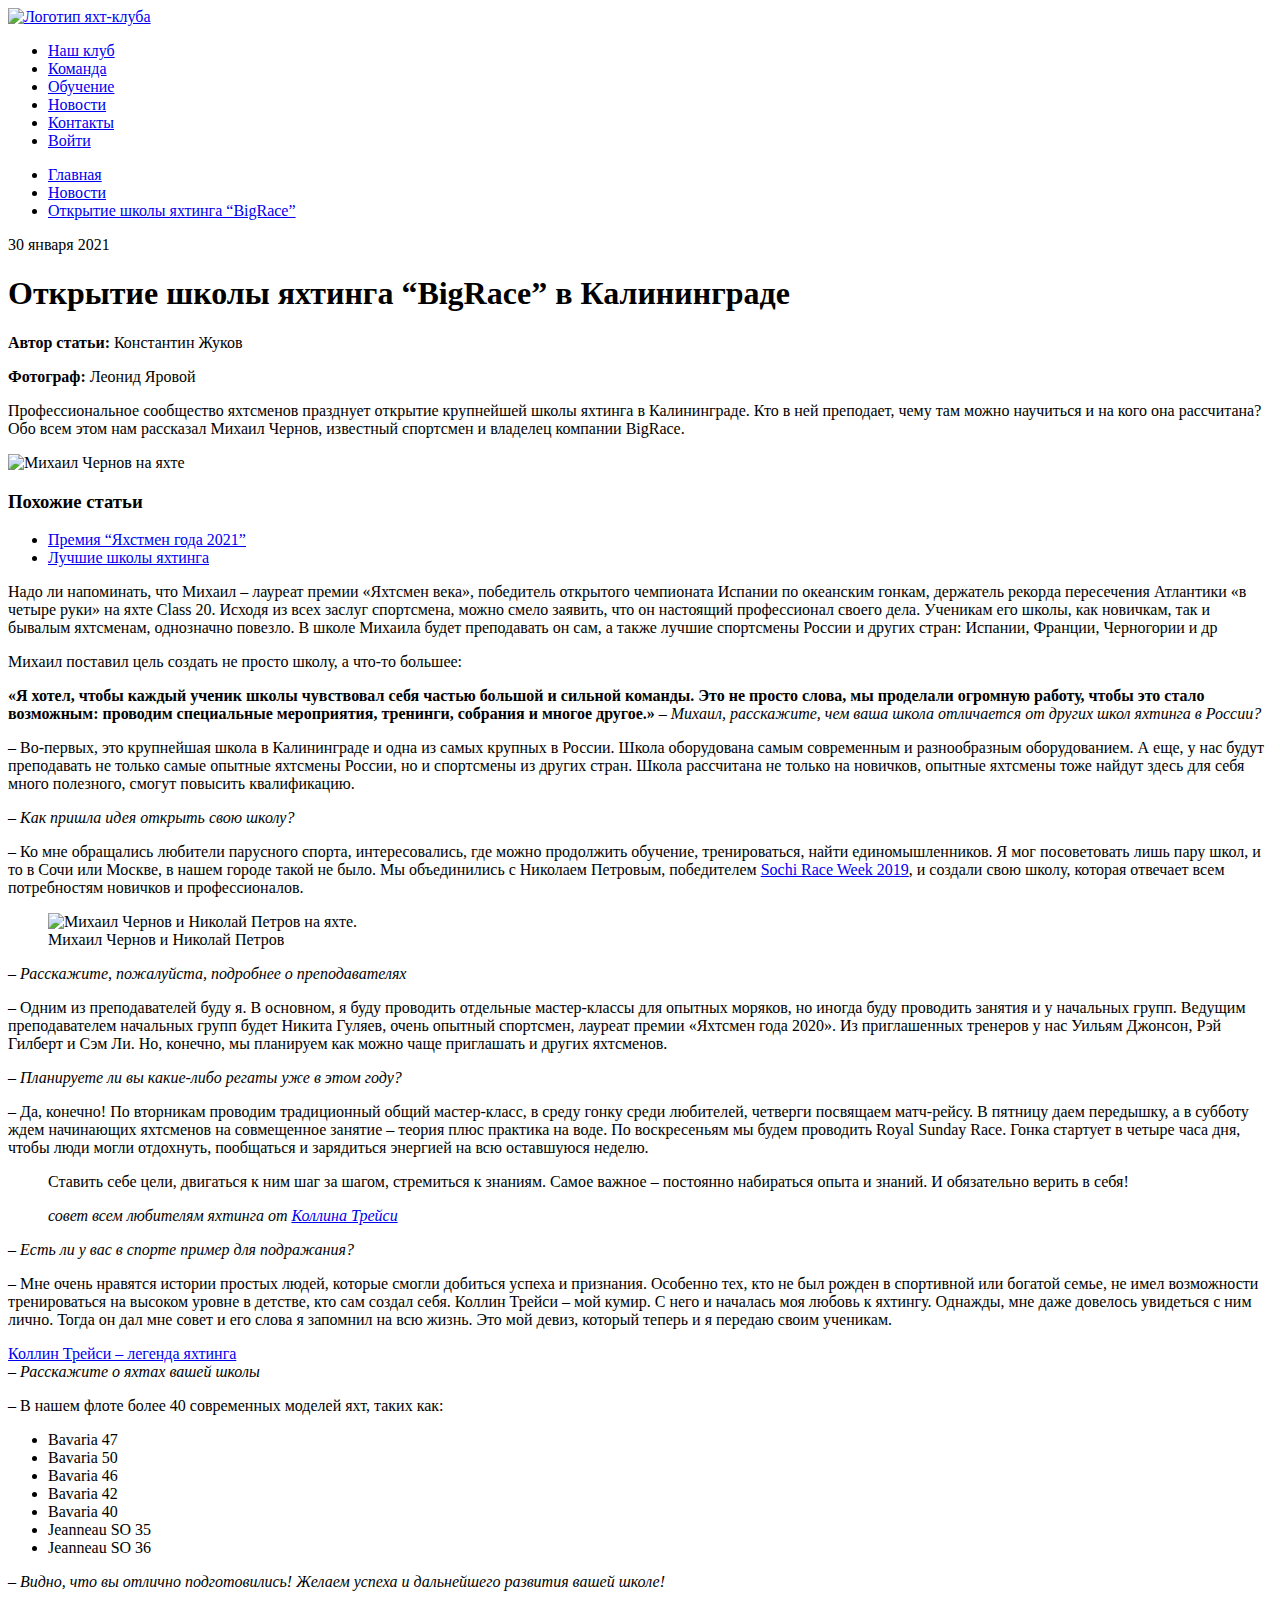
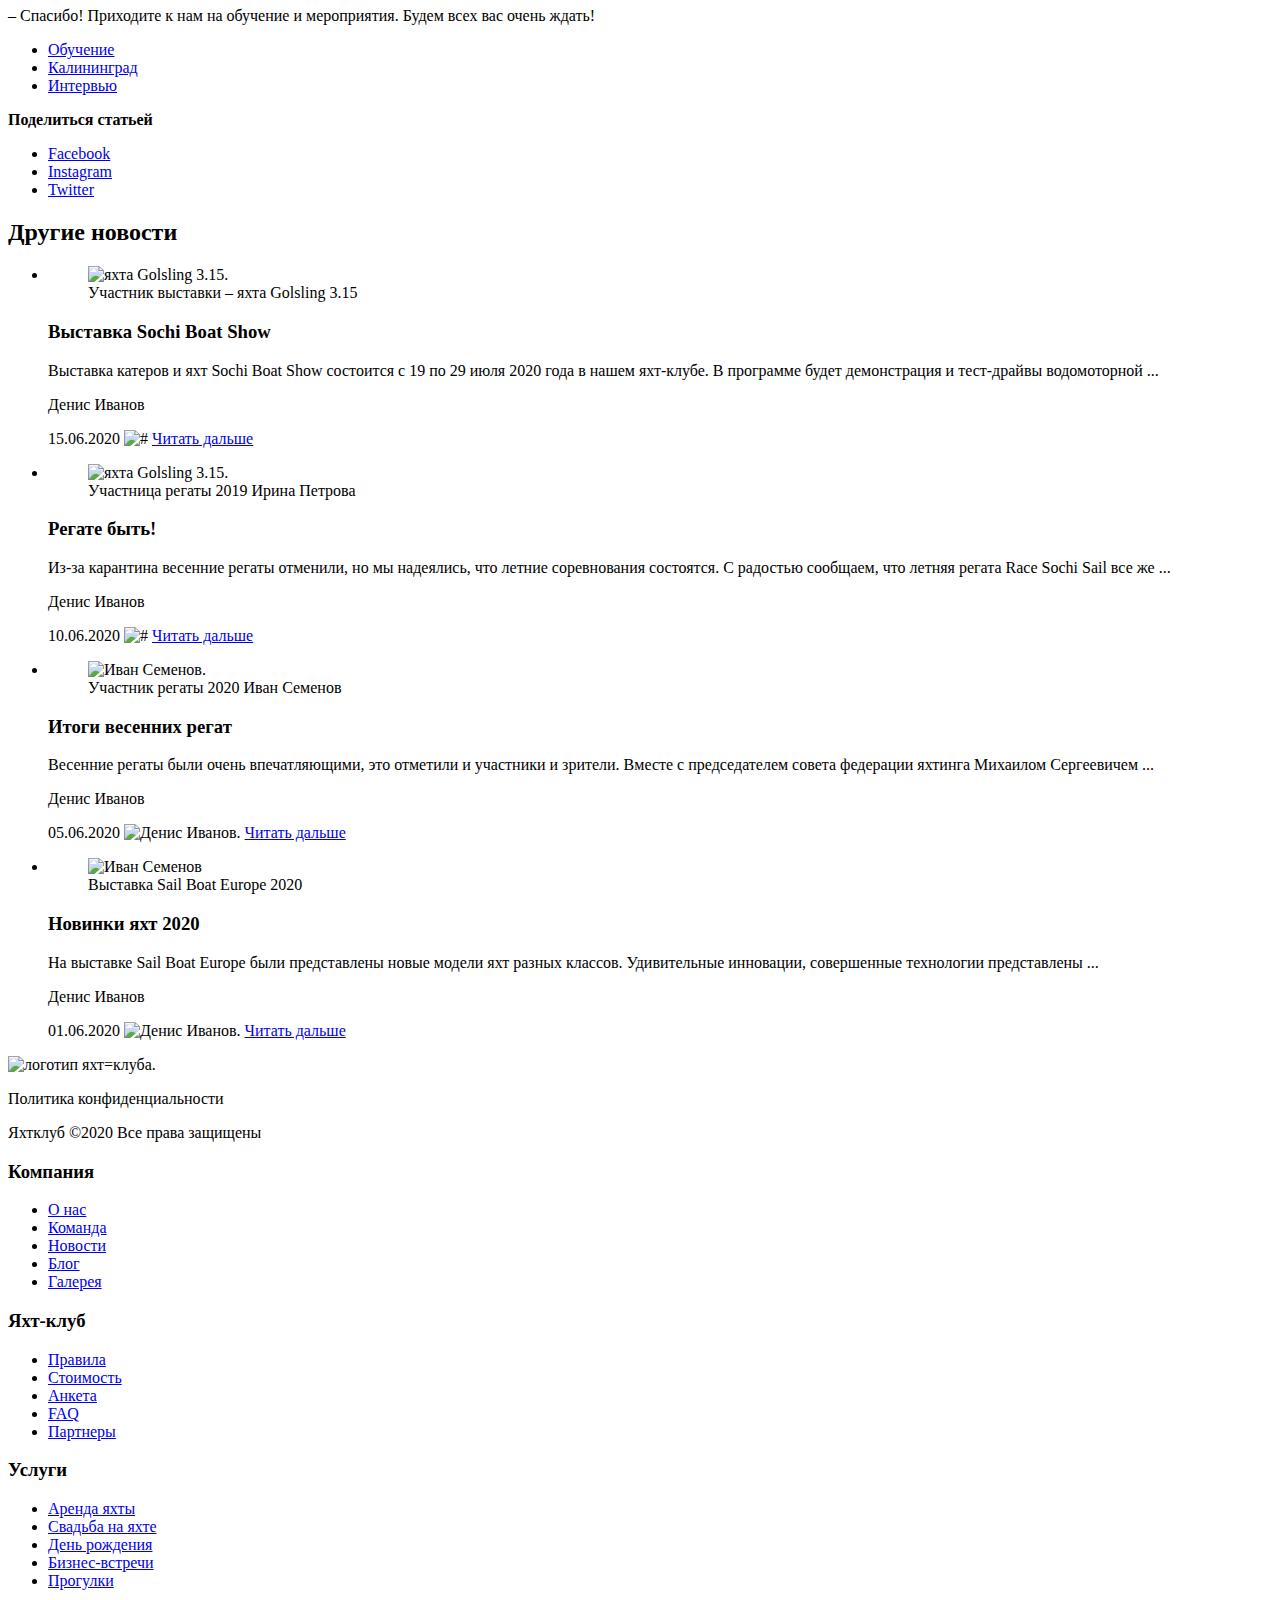
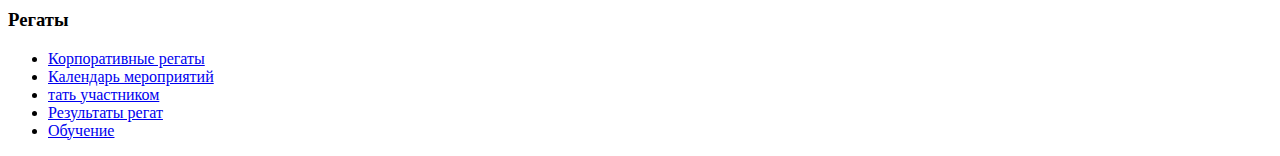
==== news.html @ 7694aa73 "chore: added new classes to index.html and news.html" ====
<!DOCTYPE html>
<html lang="ru">

<head>
    <meta charset="UTF-8">
    <meta http-equiv="X-UA-Compatible" content="IE=edge">
    <meta name="viewport" content="width=device-width, initial-scale=1.0">
    <title>Новости "Под парусом"</title>
</head>

<body>
    <header class="page-header">
        <a href="index.html">
            <img src=# alt="Логотип яхт-клуба">
        </a>
        <nav class="navigation">
            <ul class="navigation-list">
                <li class="navigation-item">
                    <a href="blank.html">Наш клуб</a>
                </li>
                <li class="navigation-item">
                    <a href="blank.html">Команда</a>
                </li>
                <li class="navigation-item">
                    <a href="blank.html">Обучение</a>
                </li>
                <li class="navigation-item">
                    <a href="news.html">Новости</a>
                </li>
                <li class="navigation-item">
                    <a href="blank.html">Контакты</a>
                </li>
                <li class="navigation-item">
                    <a href="blank.html">Войти</a>
                </li>
            </ul>
        </nav>
    </header>

    <main class="main-inner">
        <header class="inner-header">
            <ul class="breadcrumbs">
                <li class="breadcrumbs-item">
                    <a href="index.html" class="breadcrumbs-link">Главная</a>
                </li>
                <li class="breadcrumbs-item">
                    <a href="blanc.html" class="breadcrumbs-link">Новости</a>
                </li>
                <li class="breadcrumbs-item">
                    <a href="blanc.html" class="breadcrumbs-link">Открытие школы яхтинга “BigRace”</a>
                </li>
            </ul>
        </header>

        <section class="news-article">
            <time datetime="2021-01-30" class="article-date">30 января 2021</time>
            <h1 class="article-title">Открытие школы яхтинга “BigRace” в Калининграде</h1>
            <p class="article-author"><b>Автор статьи: </b>Константин Жуков</p>
            <p class="article-photographer"><b>Фотограф: </b>Леонид Яровой</p>
            <p class="article-intro">Профессиональное сообщество яхтсменов празднует открытие крупнейшей школы яхтинга в
                Калининграде.
                Кто в ней преподает, чему там можно научиться и на кого она рассчитана? Обо всем этом нам рассказал
                Михаил Чернов, известный спортсмен и владелец компании BigRace.
            </p>
            <img src="#" alt="Михаил Чернов на яхте">
            <aside class="similar-articles">
                <h3 class="similar-satricles-title">Похожие статьи</h3>
                <ul class="silimar-atricles-list">
                    <li class="similar-atricles-item"><a href="#" class="similar-articles-link">Премия “Яхстмен года
                            2021”</a></li>
                    <li class="similar-atricles-item"><a href="#" class="similar-articles-link">Лучшие школы яхтинга</a>
                    </li>
                </ul>
            </aside>
            <article class="article-text">
                <p>Надо ли напоминать, что Михаил – лауреат премии «Яхтсмен века», победитель
                    открытого чемпионата Испании по океанским гонкам, держатель рекорда
                    пересечения Атлантики «в четыре руки» на яхте Class 20. Исходя из всех заслуг спортсмена, можно
                    смело заявить, что он настоящий профессионал своего дела. Ученикам его школы, как новичкам, так
                    и
                    бывалым яхтсменам, однозначно повезло. В школе Михаила будет преподавать он сам, а также лучшие
                    спортсмены России и других стран: Испании, Франции, Черногории и др
                </p>

                <p>
                    Михаил поставил цель создать не просто школу, а что-то большее:
                </p>

                <b>«Я хотел, чтобы каждый ученик школы чувствовал себя частью большой и сильной команды. Это не
                    просто
                    слова, мы проделали огромную работу, чтобы это стало возможным: проводим специальные
                    мероприятия,
                    тренинги, собрания и многое другое.»
                </b>

                <i>
                    – Михаил, расскажите, чем ваша школа отличается от других школ яхтинга в России?
                </i>

                <p>
                    – Во-первых, это крупнейшая школа в Калининграде и одна из самых крупных в России. Школа
                    оборудована
                    самым современным и разнообразным оборудованием. А еще, у нас будут преподавать не только самые
                    опытные яхтсмены России, но и спортсмены из других стран.
                    <span class="atricle-text-important">Школа рассчитана не только на новичков,
                        опытные яхтсмены тоже найдут здесь для себя много полезного</span>, смогут повысить
                    квалификацию.
                </p>

                <i>
                    – Как пришла идея открыть свою школу?
                </i>

                <p>
                    – Ко мне обращались любители парусного спорта, интересовались, где можно продолжить обучение,
                    тренироваться, найти единомышленников. Я мог посоветовать лишь пару школ, и то в Сочи или
                    Москве, в
                    нашем городе такой не было. Мы объединились с Николаем Петровым, победителем <a href="#">Sochi
                        Race
                        Week 2019</a>, и
                    создали свою школу, которая отвечает всем потребностям новичков и профессионалов.
                </p>

                <figure class="article-figure">
                    <img src="#" alt="Михаил Чернов и Николай Петров на яхте." class="article-image">
                    <figcaption class="article-image-description">Михаил Чернов и Николай Петров</figcaption>
                </figure>

                <i>
                    – Расскажите, пожалуйста, подробнее о преподавателях
                </i>
                <p>
                    – Одним из преподавателей буду я. В основном, я буду проводить отдельные мастер-классы для
                    опытных
                    моряков, но иногда буду проводить занятия и у начальных групп. Ведущим преподавателем начальных
                    групп будет Никита Гуляев, очень опытный спортсмен, лауреат премии «Яхтсмен года 2020». Из
                    приглашенных тренеров у нас Уильям Джонсон, Рэй Гилберт и Сэм Ли. Но, конечно, мы планируем как
                    можно чаще приглашать и других яхтсменов.
                </p>

                <i>
                    – Планируете ли вы какие-либо регаты уже в этом году?
                </i>
                <p>
                    – Да, конечно! По вторникам проводим традиционный общий мастер-класс, в среду гонку среди
                    любителей,
                    четверги посвящаем матч-рейсу. В пятницу даем передышку, а в субботу ждем начинающих яхтсменов
                    на
                    совмещенное занятие – теория плюс практика на воде. По воскресеньям мы будем проводить Royal
                    Sunday
                    Race. Гонка стартует в четыре часа дня, чтобы люди могли отдохнуть, пообщаться и зарядиться
                    энергией
                    на всю оставшуюся неделю.
                </p>

                <blockquote class="article-blockquote">
                    <p class="article-quote">Ставить себе цели, двигаться к ним шаг за шагом, стремиться
                        к знаниям. Самое важное – постоянно набираться опыта
                        и знаний. И обязательно верить в себя!
                    </p>
                    <cite>совет всем любителям яхтинга от <a href="#" class="article-link">Коллина Трейси</a></cite>
                </blockquote>

                <i>
                    – Есть ли у вас в спорте пример для подражания?
                </i>
                <p>
                    – Мне очень нравятся истории простых людей, которые смогли добиться успеха
                    и признания. Особенно тех, кто не был рожден в спортивной или богатой семье,
                    не имел возможности тренироваться на высоком уровне в детстве, кто сам создал себя. Коллин
                    Трейси –
                    мой кумир. С него и началась моя любовь к яхтингу. Однажды, мне даже довелось увидеться с ним
                    лично.
                    Тогда он дал мне совет и его слова я запомнил на всю жизнь. Это мой девиз, который теперь и я
                    передаю своим ученикам.
                </p>

                <aside class="similar-articles">
                    <a href="#" class="similar-articles-link">Коллин Трейси – легенда яхтинга</a>
                </aside>

                <i>
                    – Расскажите о яхтах вашей школы
                </i>
                <p>
                    – В нашем флоте более 40 современных моделей яхт, таких как:
                </p>
                <ul class="in-article-list">
                    <li class="in-atricle-item">Bavaria 47</li>
                    <li class="in-atricle-item">Bavaria 50</li>
                    <li class="in-atricle-item">Bavaria 46</li>
                    <li class="in-atricle-item">Bavaria 42</li>
                    <li class="in-atricle-item">Bavaria 40</li>
                    <li class="in-atricle-item">Jeanneau SO 35</li>
                    <li class="in-atricle-item">Jeanneau SO 36</li>
                </ul>

                <i>
                    – Видно, что вы отлично подготовились! Желаем успеха
                    и дальнейшего развития вашей школе!
                </i>

                <p>
                    – Спасибо! Приходите к нам на обучение и мероприятия. Будем всех вас очень ждать!
                </p>
            </article>

            <ul class="tags-list">
                <li class="tags-item">
                    <a href="#">Обучение</a>
                </li>
                <li class="tags-item">
                    <a href="#">Калининград</a>
                </li>
                <li class="tags-item">
                    <a href="#">Интервью</a>
                </li>
            </ul>

            <p><b>Поделиться статьей</b></p>
            <ul class="articles-social-list">
                <li class="articles-socil-item"><a href=#><span class="visually-hidden">Facebook</span></a>
                </li>
                <li class="articles-socil-item"><a href=#><span class="visually-hidden">Instagram</span></a>
                </li>
                <li class="articles-socil-item"><a href=#><span class="visually-hidden">Twitter</span></a>
                </li>
            </ul>
        </section>

        <section class="other-news">
            <h2 class="other-news-title">Другие новости</h2>
            <ul class="news-list">
                <li class="news-card">
                    <figure>
                        <img src="#" alt="яхта Golsling 3.15." class="news-card-image">
                        <figcaption class="news-card-description">Участник выставки – яхта Golsling 3.15</figcaption>
                    </figure>

                    <h3 class="news-card-title">Выставка Sochi Boat Show</h3>
                    <p class="news-card-intro">
                        Выставка катеров и яхт Sochi Boat Show состоится с 19 по 29 июля 2020 года в нашем яхт-клубе. В
                        программе будет демонстрация и тест-драйвы водомоторной ...
                    </p>
                    <p class="news-card-author">Денис Иванов</p>
                    <time datetime="2020-06-15" class="news-card-date">15.06.2020</time>
                    <img src="#" alt="#" class="news-card-image-author">
                    <a href="#" class="news-card-next">
                        <span class="visually-hidden">Читать дальше</span>
                    </a>
                </li>

                <li class="news-card">
                    <figure>
                        <img src="#" alt="яхта Golsling 3.15." class="news-card-image">
                        <figcaption class="news-card-description">Участница регаты 2019 Ирина Петрова</figcaption>
                    </figure>

                    <h3 class="news-card-title">Регате быть!</h3>
                    <p class="news-card-intro">
                        Из-за карантина весенние регаты отменили, но мы надеялись, что летние соревнования состоятся. С
                        радостью сообщаем, что летняя регата Race Sochi Sail все же ...
                    </p>
                    <p class="news-card-author">Денис Иванов</p>
                    <time datetime="2020-06-10" class="news-card-date">10.06.2020</time>
                    <img src="#" alt="#" class="news-card-image-author">
                    <a href="#" class="news-card-next">
                        <span class="visually-hidden">Читать дальше</span>
                    </a>
                </li>

                <li class="news-card">
                    <figure>
                        <img src="#" alt="Иван Семенов." class="news-card-image">
                        <figcaption class="news-card-description">Участник регаты 2020 Иван Семенов</figcaption>
                    </figure>

                    <h3 class="news-card-title">Итоги весенних регат</h3>
                    <p class="news-card-intro">
                        Весенние регаты были очень впечатляющими, это отметили и участники и зрители. Вместе с
                        председателем
                        совета федерации яхтинга Михаилом Сергеевичем ...
                    </p>
                    <p class="news-card-author">Денис Иванов</p>
                    <time datetime="2020-06-05" class="news-card-date">05.06.2020</time>
                    <img src="#" alt="Денис Иванов." class="news-card-image-author">
                    <a href="#" class="news-card-next">
                        <span class="visually-hidden">Читать дальше</span>
                    </a>
                </li>

                <li class="news-card">
                    <figure>
                        <img src="#" alt="Иван Семенов" class="news-card-image">
                        <figcaption class="news-card-description">Выставка Sail Boat Europe 2020</figcaption>
                    </figure>

                    <h3 class="news-card-title">Новинки яхт 2020</h3>
                    <p class="news-card-intro">
                        На выставке Sail Boat Europe были представлены новые модели яхт разных классов. Удивительные
                        инновации, совершенные технологии представлены ...
                    </p>
                    <p class="news-card-author">Денис Иванов</p>
                    <time datetime="2020-06-05" class="news-card-date">01.06.2020</time>
                    <img src="#" alt="Денис Иванов." class="news-card-image-author">
                    <a href="#" class="news-card-next">
                        <span class="visually-hidden">Читать дальше</span>
                    </a>
                </li>
            </ul>
        </section>
    </main>

    <footer class="page-footer inner-footer">
        <img src="#" alt="логотип яхт=клуба." class="footer-logo">
        <p class="footer-copyright">Политика конфиденциальности</p>
        <p class="footer-copyright">Яхтклуб ©2020 Все права защищены</p>

        <div class="footer-company footer-column">
            <h3 class="footer-title">Компания</h3>
            <ul class="footer-list">
                <li class="footer-item"><a href="#">О нас</a></li>
                <li class="footer-item"><a href="#">Команда</a></li>
                <li class="footer-item"><a href="#">Новости</a></li>
                <li class="footer-item"><a href="#">Блог</a></li>
                <li class="footer-item"><a href="#">Галерея</a></li>
            </ul>
        </div>
        <div class="footer-about footer-column">
            <h3 class="footer-title">Яхт-клуб</h3>
            <ul class="footer-list">
                <li class="footer-item"><a href="#">Правила</a></li>
                <li class="footer-item"><a href="#">Стоимость</a></li>
                <li class="footer-item"><a href="#">Анкета</a></li>
                <li class="footer-item"><a href="#">FAQ</a></li>
                <li class="footer-item"><a href="#">Партнеры</a></li>
            </ul>
        </div>
        <div class="footer-service footer-column">
            <h3 class="footer-title">Услуги</h3>
            <ul class="footer-list">
                <li class="footer-item"><a href="#">Аренда яхты</a></li>
                <li class="footer-item"><a href="#">Свадьба на яхте</a></li>
                <li class="footer-item"><a href="#">День рождения</a></li>
                <li class="footer-item"><a href="#">Бизнес-встречи</a></li>
                <li class="footer-item"><a href="#">Прогулки</a></li>
            </ul>
        </div>
        <div class="footer-competitions footer-column">
            <h3 class="footer-title">Регаты</h3>
            <ul class="footer-list">
                <li class="footer-item"><a href="#"> Корпоративные регаты</a></li>
                <li class="footer-item"><a href="#">Календарь мероприятий</a></li>
                <li class="footer-item"><a href="#">тать участником</a></li>
                <li class="footer-item"><a href="#">Результаты регат</a></li>
                <li class="footer-item"><a href="#">Обучение</a></li>
            </ul>
        </div>
    </footer>
</body>

</html>
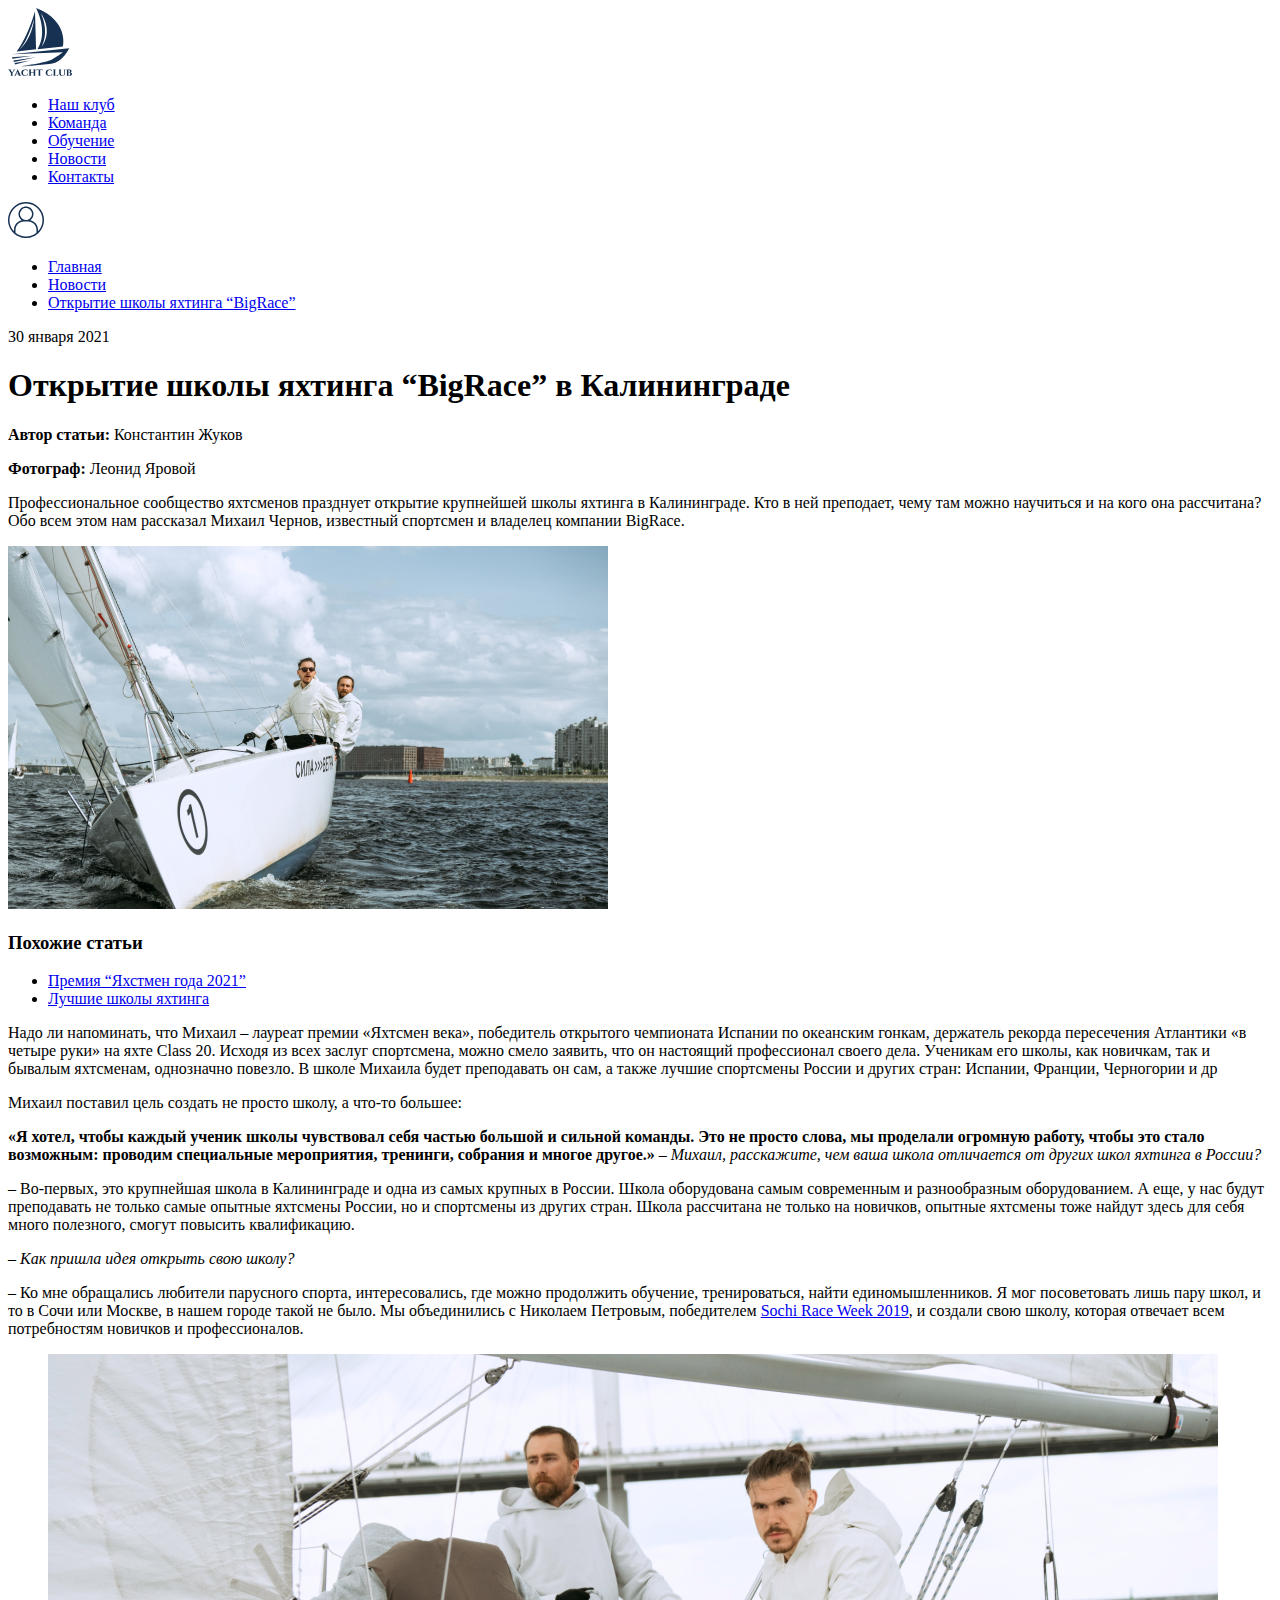
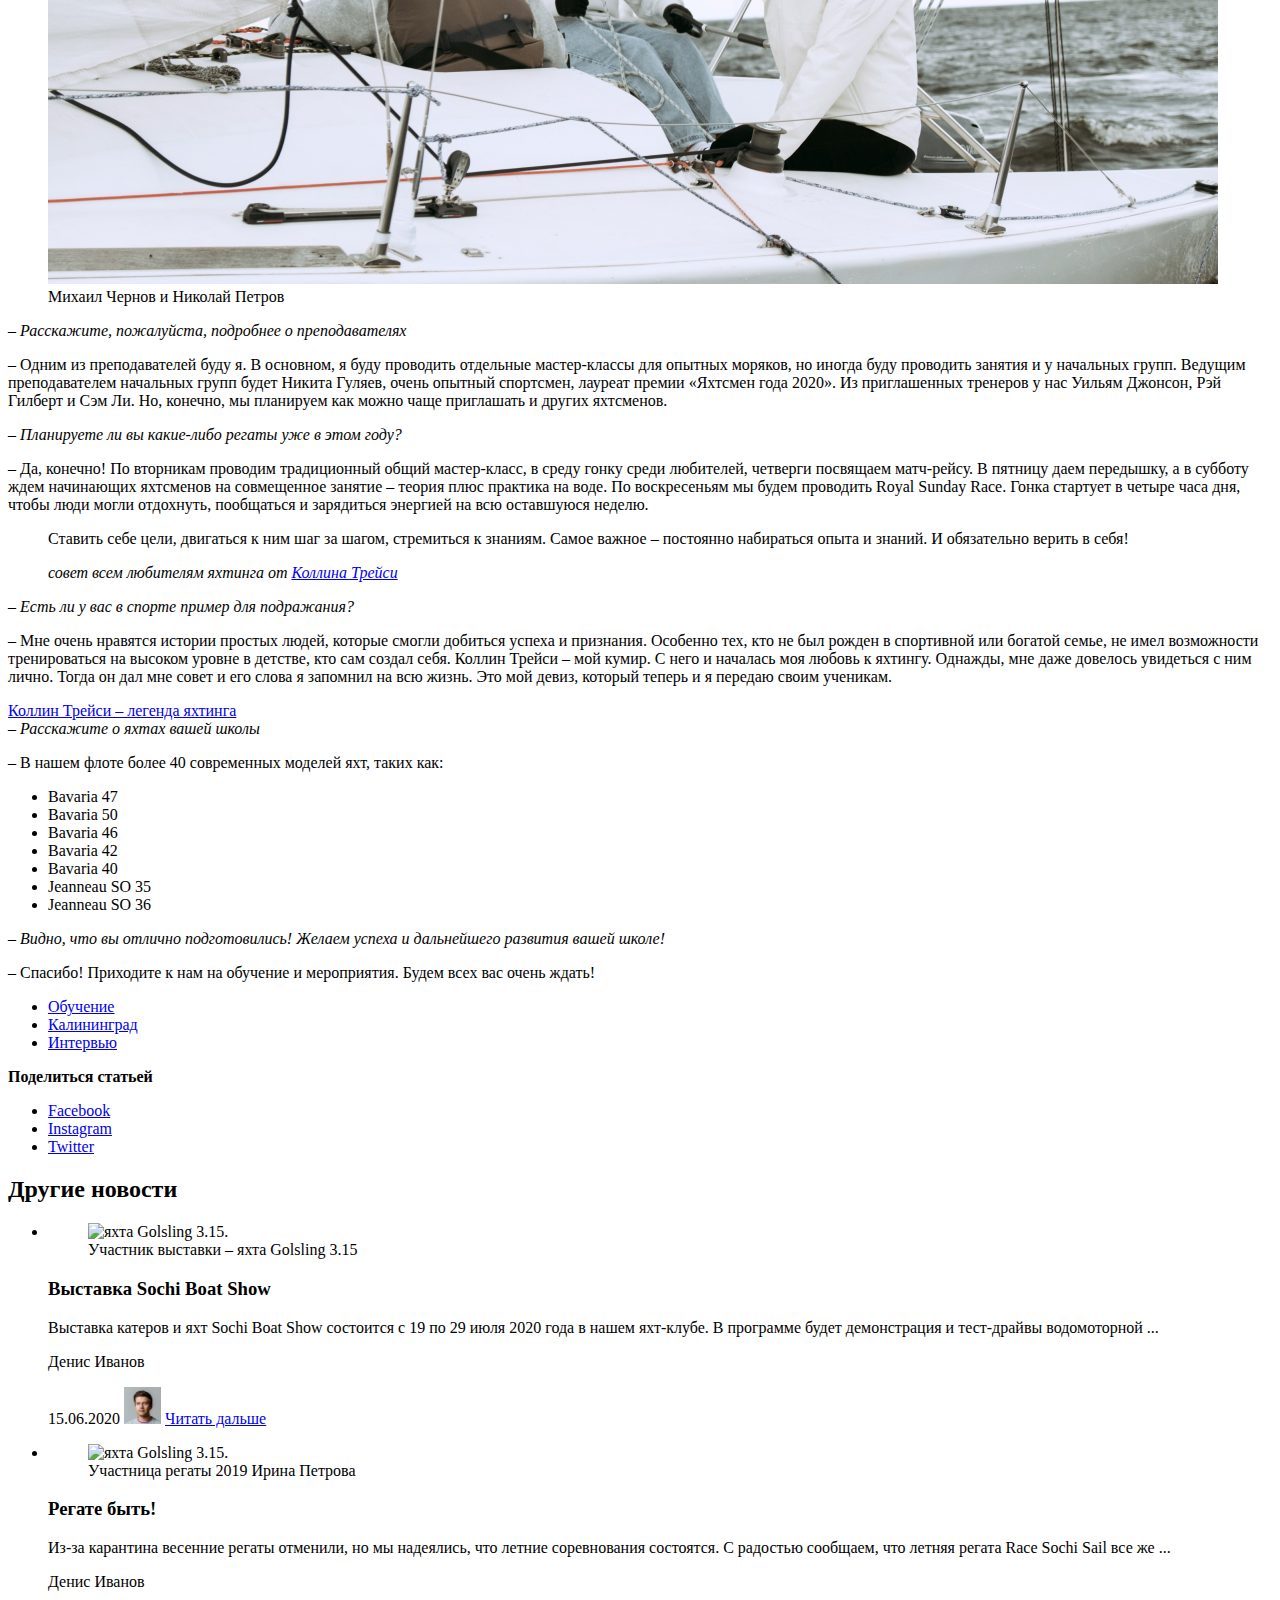
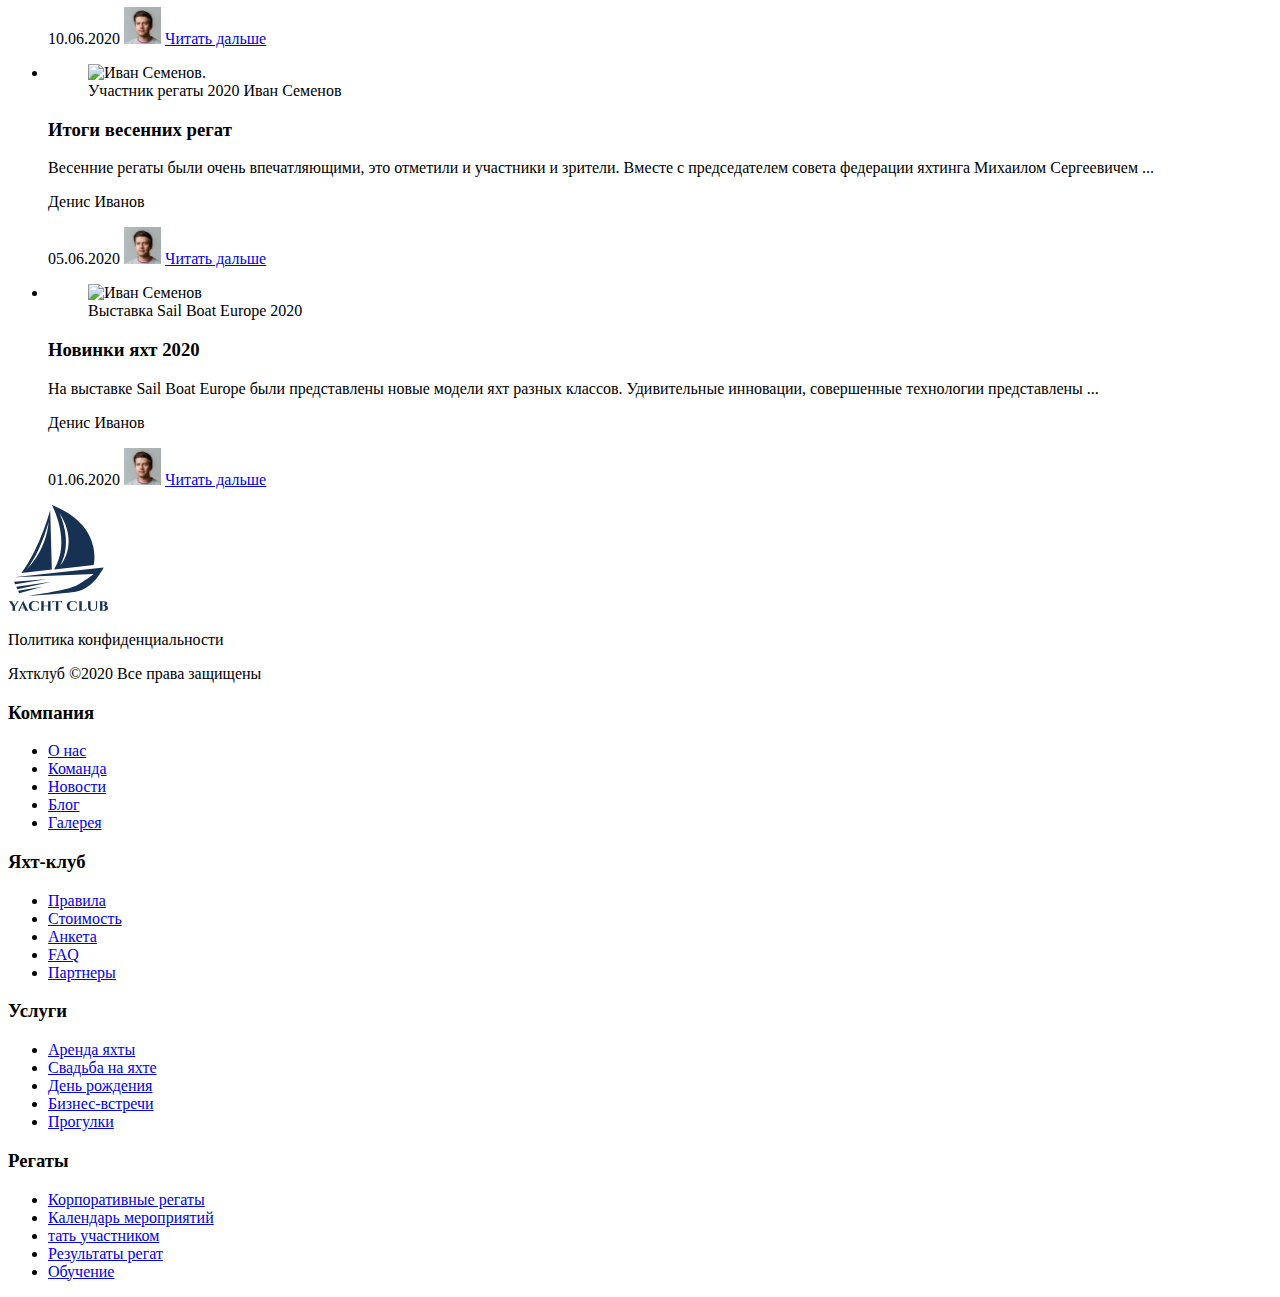
==== commit 21e51e9d: "added pictures" ====
--- a/news.html
+++ b/news.html
@@ -11,7 +11,7 @@
 <body>
     <header class="page-header">
         <a href="index.html">
-            <img src=# alt="Логотип яхт-клуба">
+            <img src="img/logotype.svg" width="64" height="68" alt="Логотип яхт-клуба">
         </a>
         <nav class="navigation">
             <ul class="navigation-list">
@@ -30,10 +30,10 @@
                 <li class="navigation-item">
                     <a href="blank.html">Контакты</a>
                 </li>
-                <li class="navigation-item">
-                    <a href="blank.html">Войти</a>
-                </li>
-            </ul>
+            </ul>
+            <a href="#">
+                <img src="img/account.svg" width="36" height="36" alt="Кабинет пользователя">
+            </a>
         </nav>
     </header>
 
@@ -62,7 +62,7 @@
                 Кто в ней преподает, чему там можно научиться и на кого она рассчитана? Обо всем этом нам рассказал
                 Михаил Чернов, известный спортсмен и владелец компании BigRace.
             </p>
-            <img src="#" alt="Михаил Чернов на яхте">
+            <img src="img/news photo 1.jpg" width="600" height="363" alt="Михаил Чернов на яхте">
             <aside class="similar-articles">
                 <h3 class="similar-satricles-title">Похожие статьи</h3>
                 <ul class="silimar-atricles-list">
@@ -122,7 +122,8 @@
                 </p>
 
                 <figure class="article-figure">
-                    <img src="#" alt="Михаил Чернов и Николай Петров на яхте." class="article-image">
+                    <img src="img/news photo 2.jpg" width="1170" height="530"
+                        alt="Михаил Чернов и Николай Петров на яхте." class="article-image">
                     <figcaption class="article-image-description">Михаил Чернов и Николай Петров</figcaption>
                 </figure>
 
@@ -244,7 +245,7 @@
                     </p>
                     <p class="news-card-author">Денис Иванов</p>
                     <time datetime="2020-06-15" class="news-card-date">15.06.2020</time>
-                    <img src="#" alt="#" class="news-card-image-author">
+                    <img src="img/author-photo 2.jpg" width="37" height="37" alt="#" class="news-card-image-author">
                     <a href="#" class="news-card-next">
                         <span class="visually-hidden">Читать дальше</span>
                     </a>
@@ -263,7 +264,7 @@
                     </p>
                     <p class="news-card-author">Денис Иванов</p>
                     <time datetime="2020-06-10" class="news-card-date">10.06.2020</time>
-                    <img src="#" alt="#" class="news-card-image-author">
+                    <img src="img/author-photo 2.jpg" width="37" height="37" alt="#" class="news-card-image-author">
                     <a href="#" class="news-card-next">
                         <span class="visually-hidden">Читать дальше</span>
                     </a>
@@ -283,7 +284,7 @@
                     </p>
                     <p class="news-card-author">Денис Иванов</p>
                     <time datetime="2020-06-05" class="news-card-date">05.06.2020</time>
-                    <img src="#" alt="Денис Иванов." class="news-card-image-author">
+                    <img src="img/author-photo 2.jpg" width="37" height="37" alt="#" class="news-card-image-author">
                     <a href="#" class="news-card-next">
                         <span class="visually-hidden">Читать дальше</span>
                     </a>
@@ -302,7 +303,7 @@
                     </p>
                     <p class="news-card-author">Денис Иванов</p>
                     <time datetime="2020-06-05" class="news-card-date">01.06.2020</time>
-                    <img src="#" alt="Денис Иванов." class="news-card-image-author">
+                    <img src="img/author-photo 2.jpg" width="37" height="37" alt="#" class="news-card-image-author">
                     <a href="#" class="news-card-next">
                         <span class="visually-hidden">Читать дальше</span>
                     </a>
@@ -312,7 +313,7 @@
     </main>
 
     <footer class="page-footer inner-footer">
-        <img src="#" alt="логотип яхт=клуба." class="footer-logo">
+        <img src="img/logotype.svg" width="100" height="106" alt="логотип яхт=клуба." class="footer-logo">
         <p class="footer-copyright">Политика конфиденциальности</p>
         <p class="footer-copyright">Яхтклуб ©2020 Все права защищены</p>
 
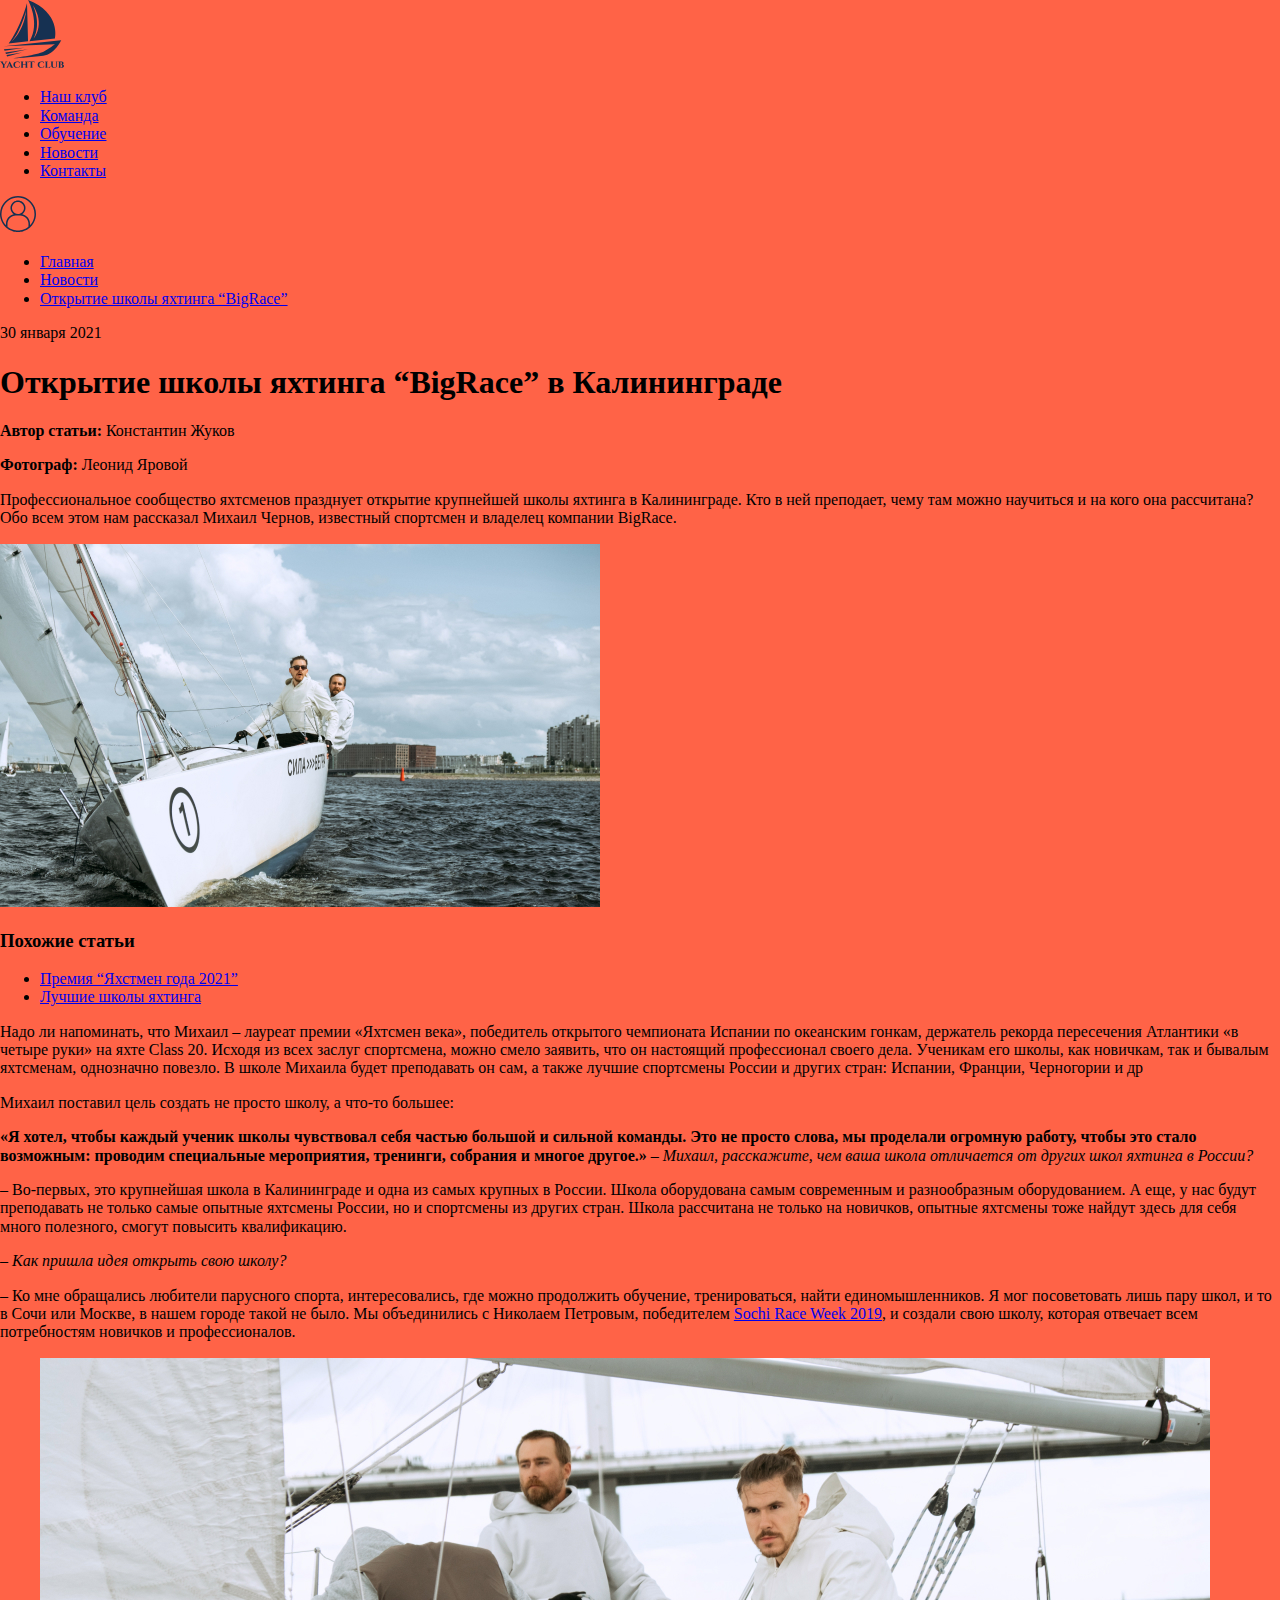
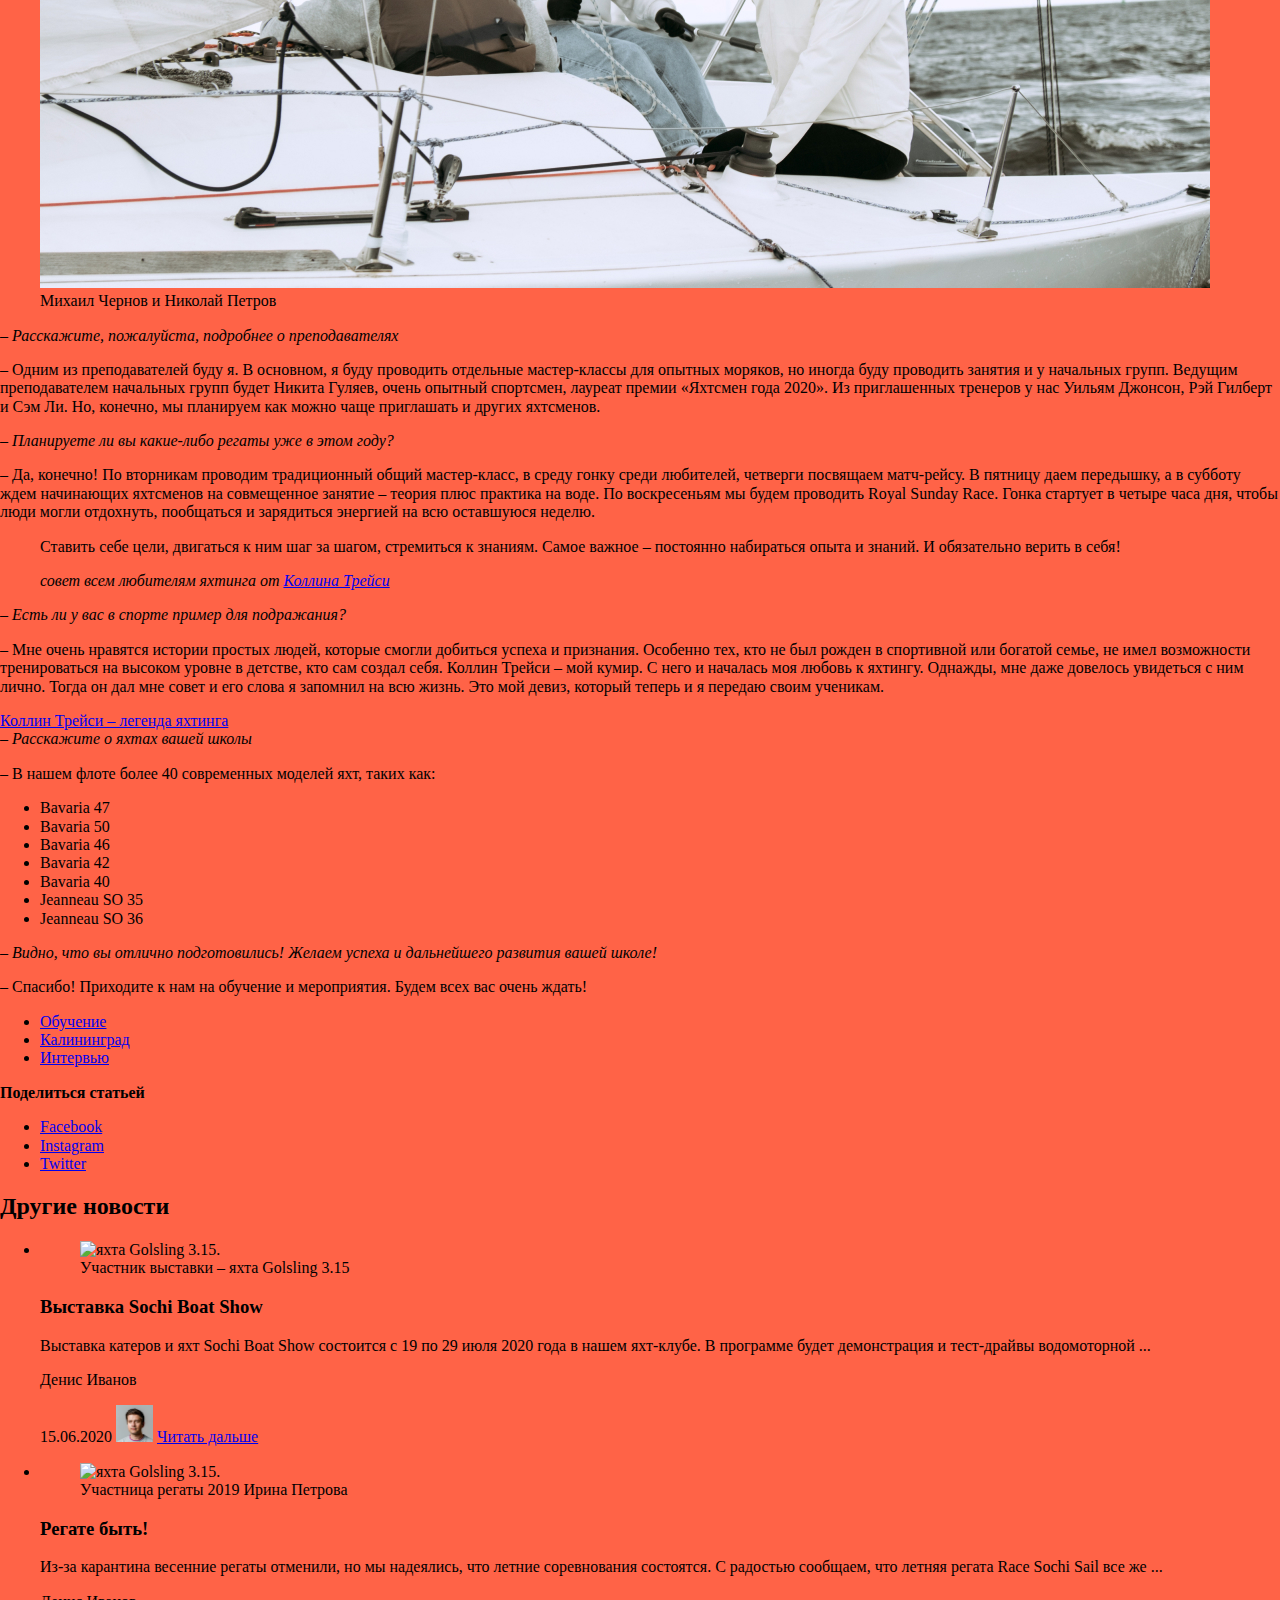
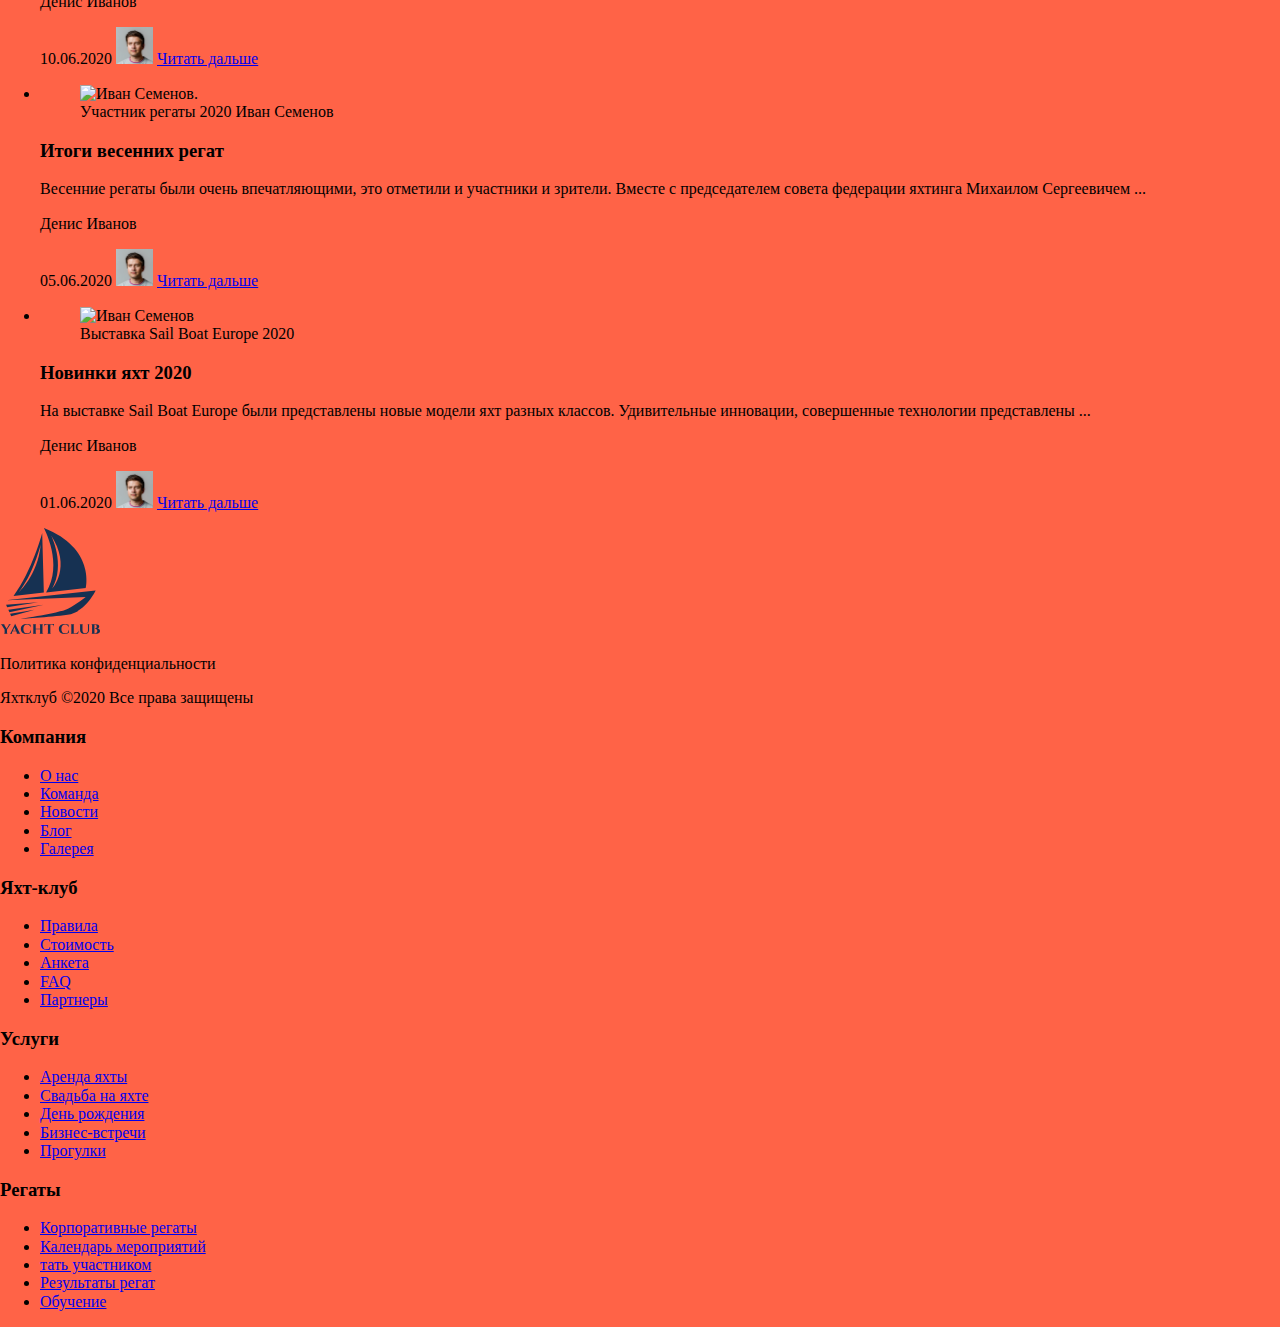
==== commit 415da81e: "added: fonts" ====
--- a/news.html
+++ b/news.html
@@ -6,6 +6,13 @@
     <meta http-equiv="X-UA-Compatible" content="IE=edge">
     <meta name="viewport" content="width=device-width, initial-scale=1.0">
     <title>Новости "Под парусом"</title>
+    <link rel="preconnect" href="https://fonts.googleapis.com">
+    <link rel="preconnect" href="https://fonts.gstatic.com" crossorigin>
+    <link href="https://fonts.googleapis.com/css2?family=Noto+Sans:ital,wght@0,400;0,600;1,400&display=swap"
+        rel="stylesheet">
+    <link rel="icon" href="favicon.ico">
+    <link rel="stylesheet" href="css/style.css">
+    <link rel="stylesheet" href="css/normalize.css">
 </head>
 
 <body>
--- a/css/style.css
+++ b/css/style.css
@@ -0,0 +1,3 @@
+body {
+    background-color: tomato;
+}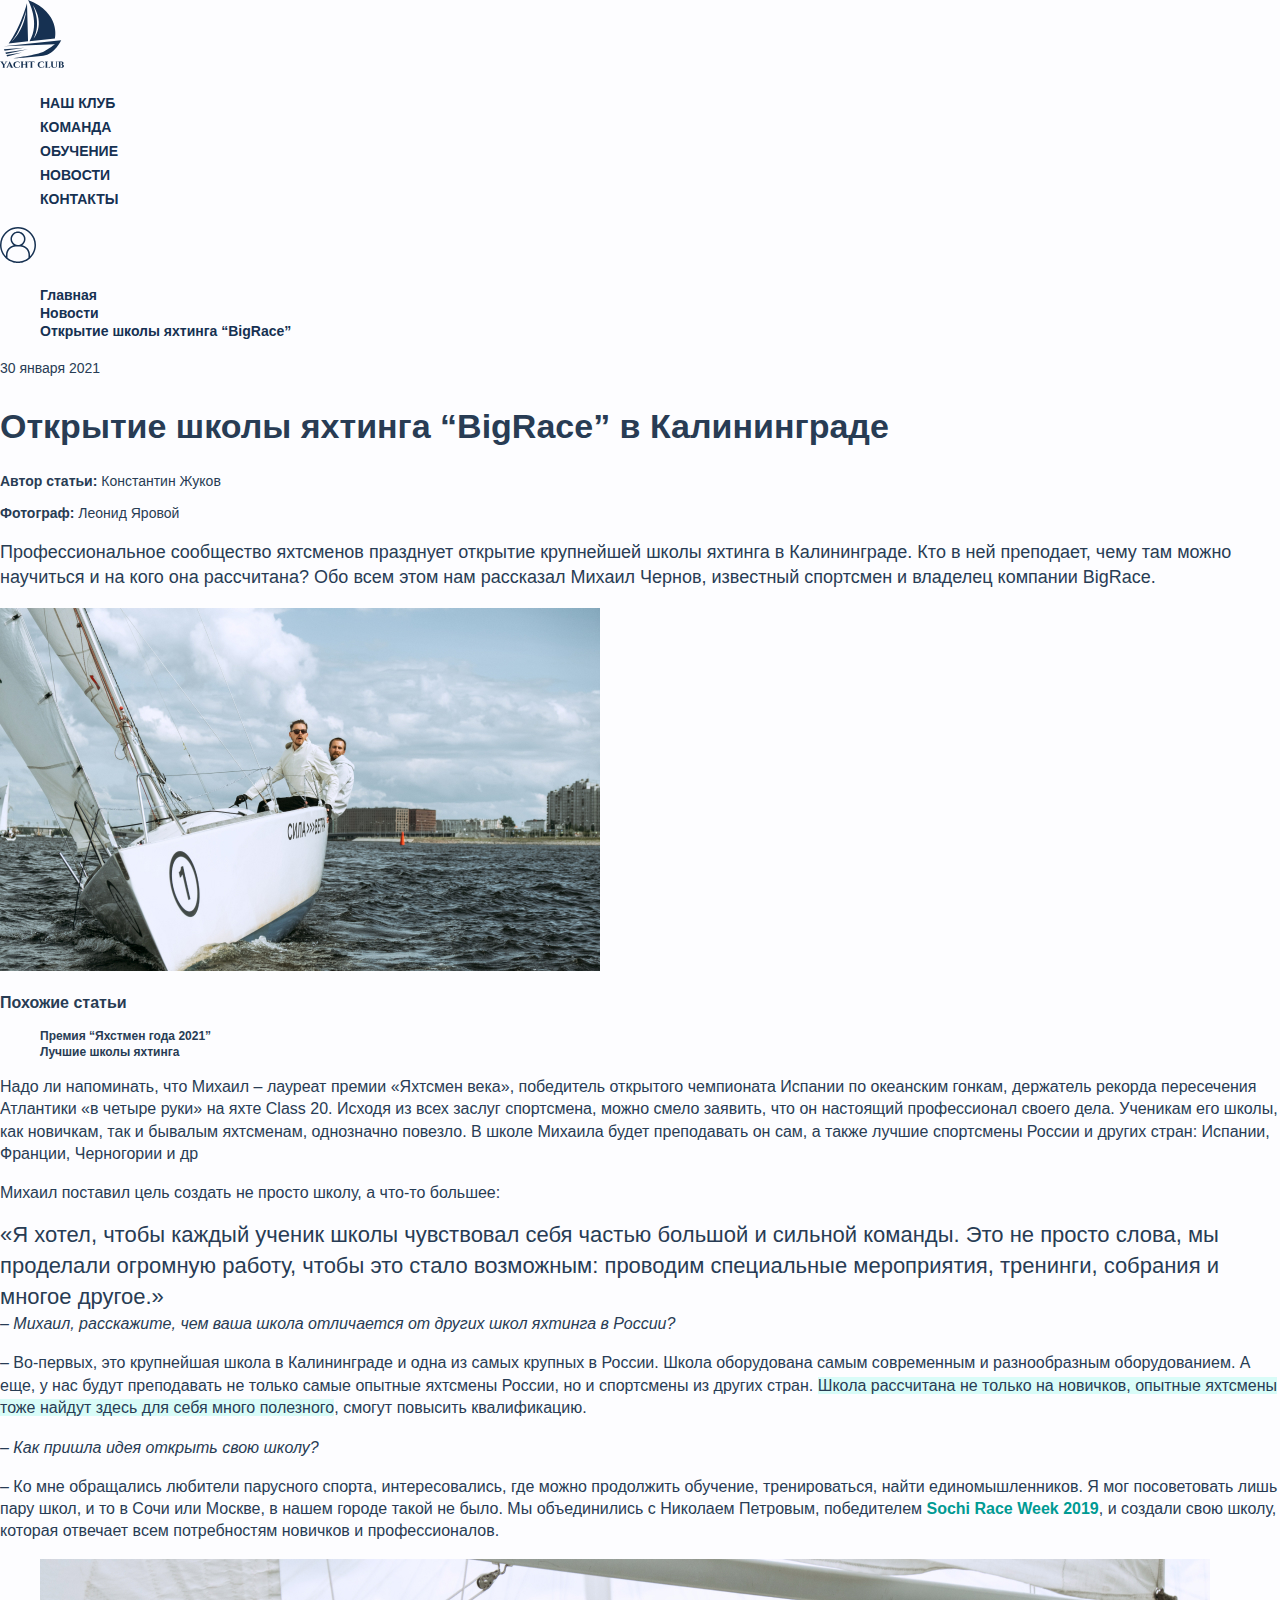
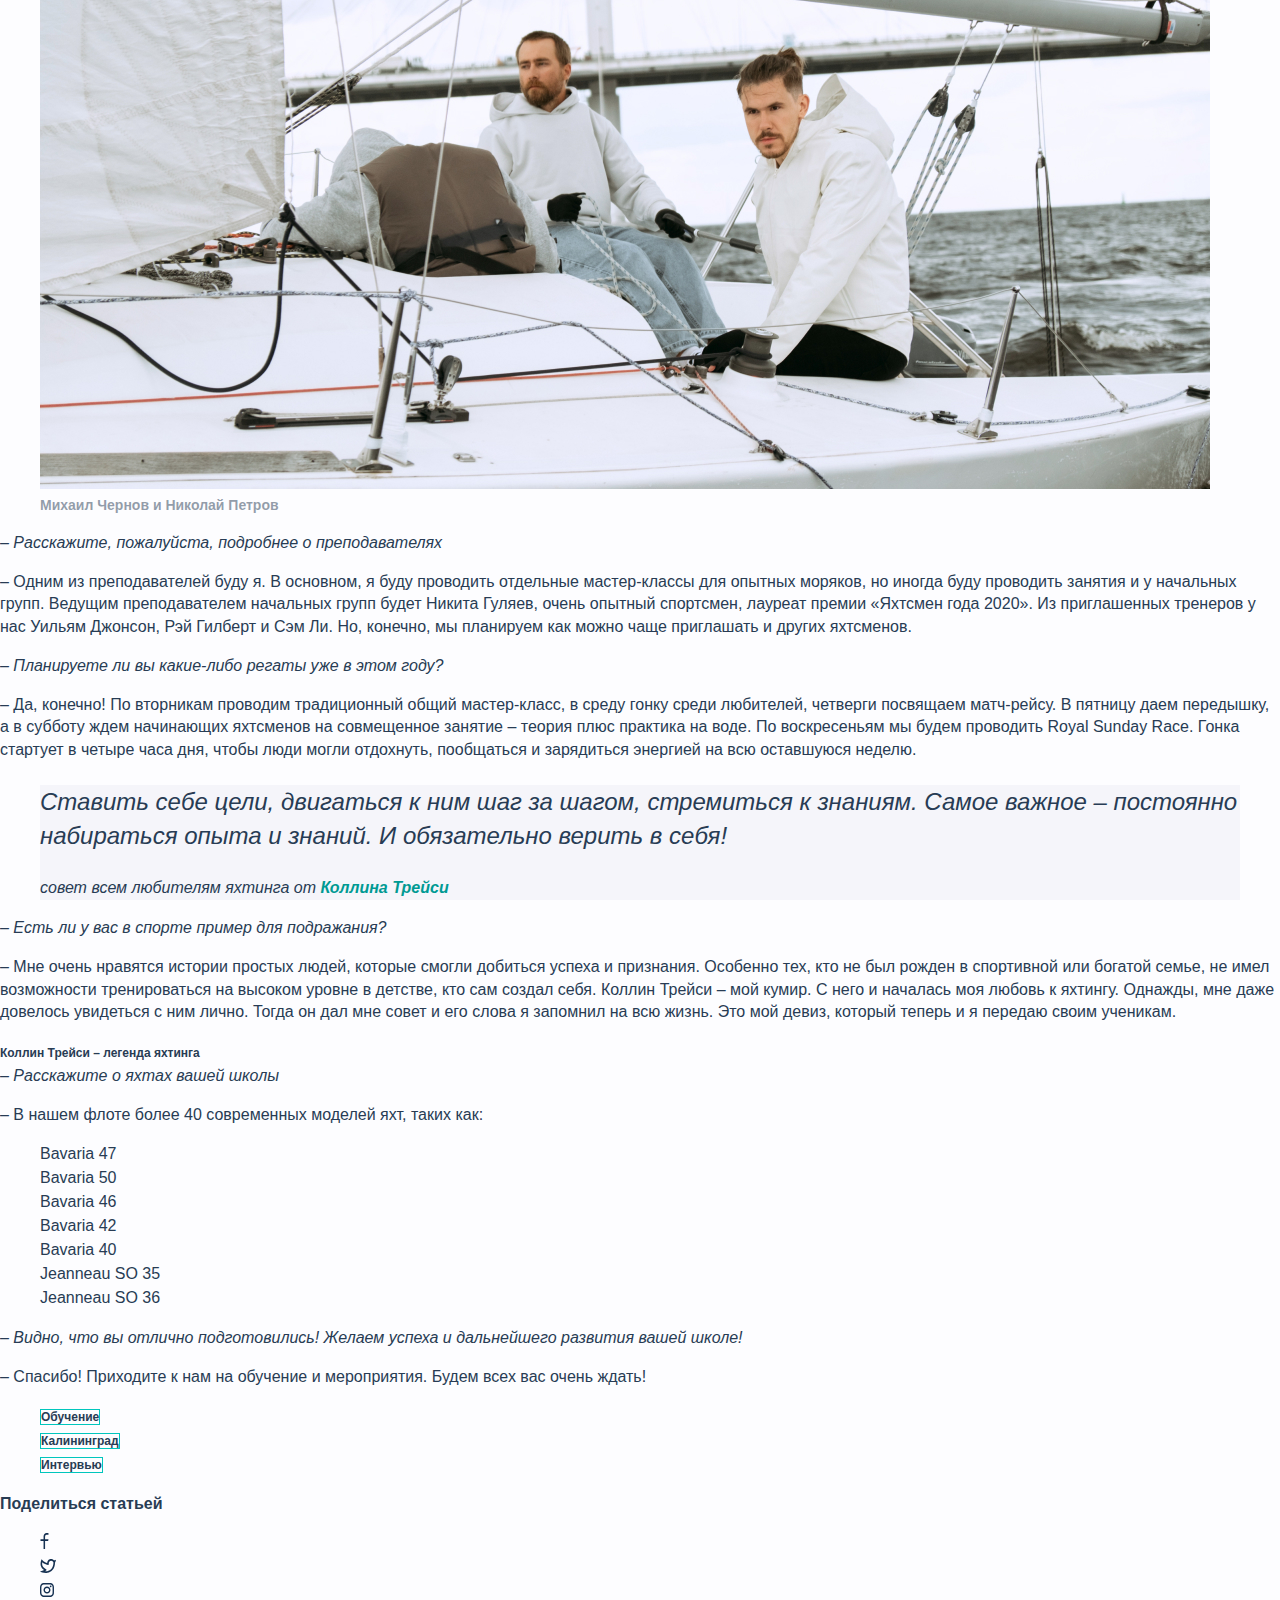
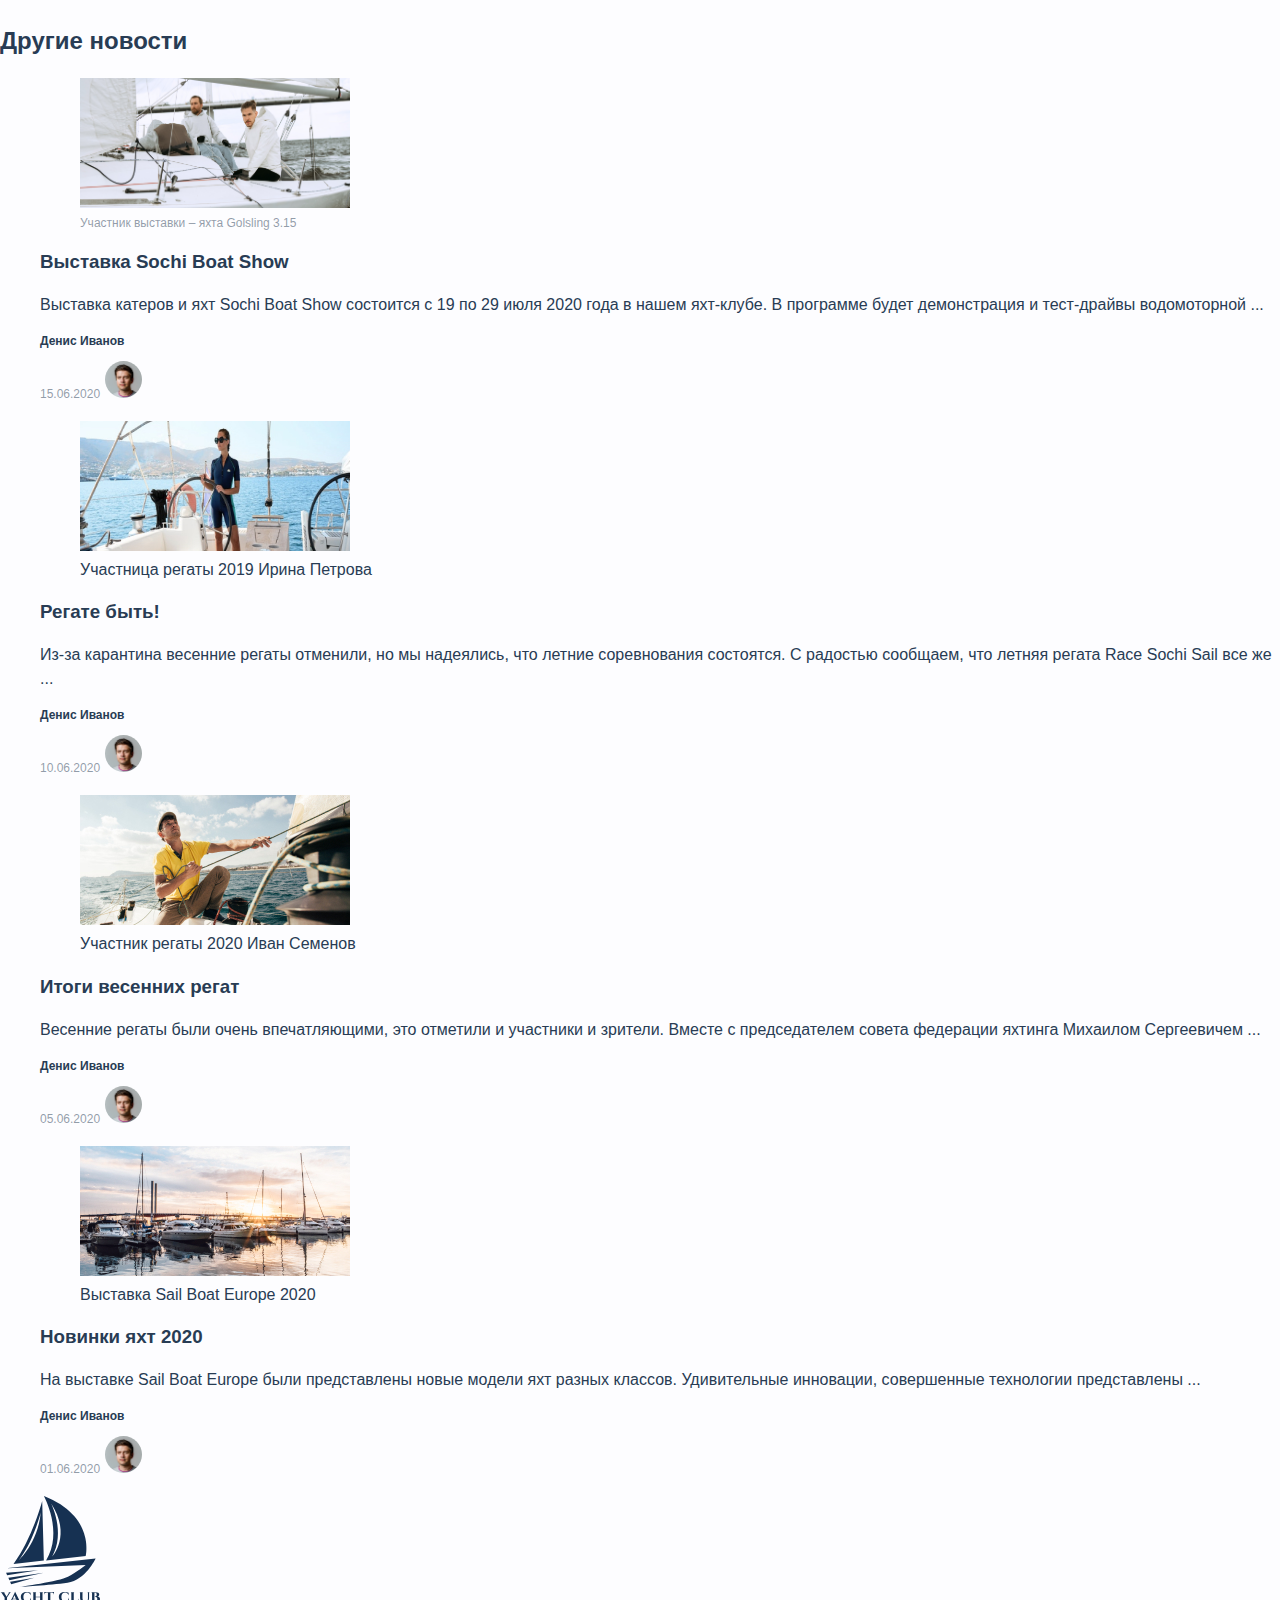
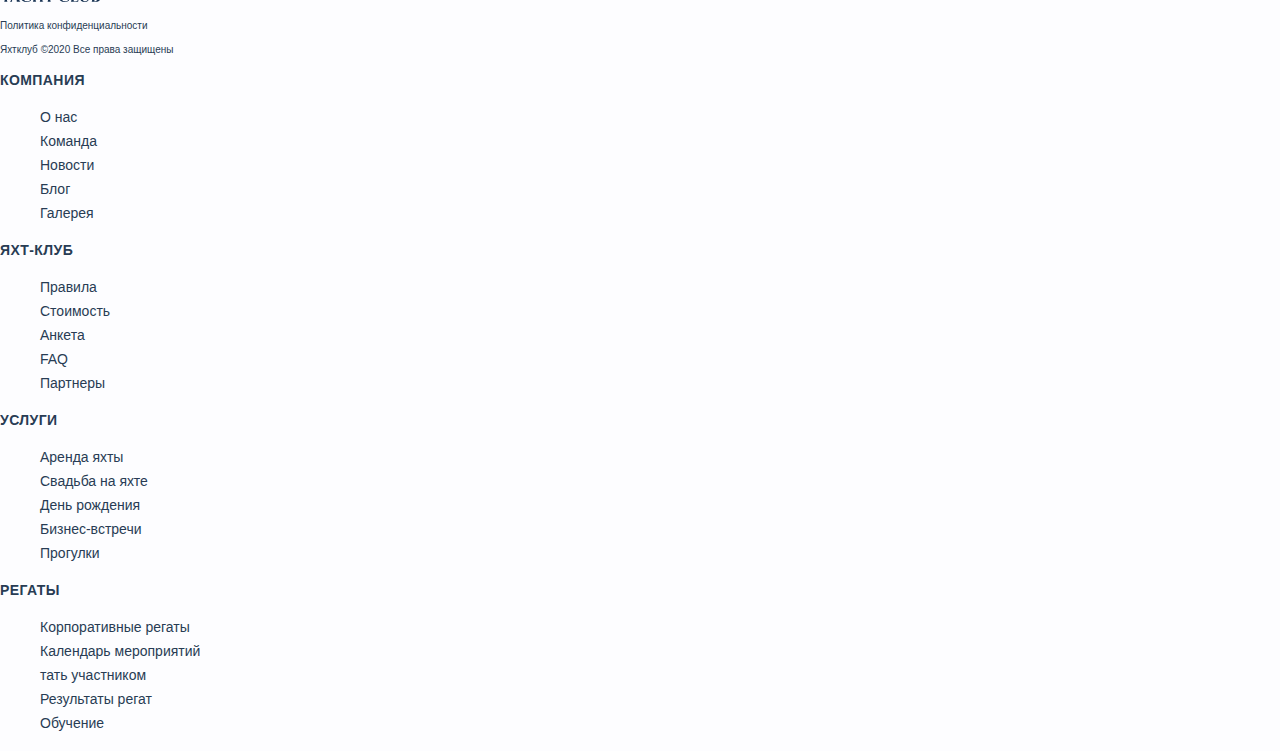
==== commit 8ab240f5: "add: font styles" ====
--- a/news.html
+++ b/news.html
@@ -6,16 +6,12 @@
     <meta http-equiv="X-UA-Compatible" content="IE=edge">
     <meta name="viewport" content="width=device-width, initial-scale=1.0">
     <title>Новости "Под парусом"</title>
-    <link rel="preconnect" href="https://fonts.googleapis.com">
-    <link rel="preconnect" href="https://fonts.gstatic.com" crossorigin>
-    <link href="https://fonts.googleapis.com/css2?family=Noto+Sans:ital,wght@0,400;0,600;1,400&display=swap"
-        rel="stylesheet">
     <link rel="icon" href="favicon.ico">
     <link rel="stylesheet" href="css/style.css">
     <link rel="stylesheet" href="css/normalize.css">
 </head>
 
-<body>
+<body class="page-body">
     <header class="page-header">
         <a href="index.html">
             <img src="img/logotype.svg" width="64" height="68" alt="Логотип яхт-клуба">
@@ -46,14 +42,14 @@
 
     <main class="main-inner">
         <header class="inner-header">
-            <ul class="breadcrumbs">
+            <ul class="breadcrumbs-list">
                 <li class="breadcrumbs-item">
                     <a href="index.html" class="breadcrumbs-link">Главная</a>
                 </li>
                 <li class="breadcrumbs-item">
                     <a href="blanc.html" class="breadcrumbs-link">Новости</a>
                 </li>
-                <li class="breadcrumbs-item">
+                <li class="breadcrumbs-item breadcrumbs-active">
                     <a href="blanc.html" class="breadcrumbs-link">Открытие школы яхтинга “BigRace”</a>
                 </li>
             </ul>
@@ -62,8 +58,8 @@
         <section class="news-article">
             <time datetime="2021-01-30" class="article-date">30 января 2021</time>
             <h1 class="article-title">Открытие школы яхтинга “BigRace” в Калининграде</h1>
-            <p class="article-author"><b>Автор статьи: </b>Константин Жуков</p>
-            <p class="article-photographer"><b>Фотограф: </b>Леонид Яровой</p>
+            <p class="article-info"><b>Автор статьи: </b>Константин Жуков</p>
+            <p class="article-info"><b>Фотограф: </b>Леонид Яровой</p>
             <p class="article-intro">Профессиональное сообщество яхтсменов празднует открытие крупнейшей школы яхтинга в
                 Калининграде.
                 Кто в ней преподает, чему там можно научиться и на кого она рассчитана? Обо всем этом нам рассказал
@@ -71,7 +67,7 @@
             </p>
             <img src="img/news photo 1.jpg" width="600" height="363" alt="Михаил Чернов на яхте">
             <aside class="similar-articles">
-                <h3 class="similar-satricles-title">Похожие статьи</h3>
+                <h3>Похожие статьи</h3>
                 <ul class="silimar-atricles-list">
                     <li class="similar-atricles-item"><a href="#" class="similar-articles-link">Премия “Яхстмен года
                             2021”</a></li>
@@ -93,12 +89,13 @@
                     Михаил поставил цель создать не просто школу, а что-то большее:
                 </p>
 
-                <b>«Я хотел, чтобы каждый ученик школы чувствовал себя частью большой и сильной команды. Это не
+                <div class="article-important">«Я хотел, чтобы каждый ученик школы чувствовал себя частью большой и
+                    сильной команды. Это не
                     просто
                     слова, мы проделали огромную работу, чтобы это стало возможным: проводим специальные
                     мероприятия,
                     тренинги, собрания и многое другое.»
-                </b>
+                </div>
 
                 <i>
                     – Михаил, расскажите, чем ваша школа отличается от других школ яхтинга в России?
@@ -122,7 +119,8 @@
                     – Ко мне обращались любители парусного спорта, интересовались, где можно продолжить обучение,
                     тренироваться, найти единомышленников. Я мог посоветовать лишь пару школ, и то в Сочи или
                     Москве, в
-                    нашем городе такой не было. Мы объединились с Николаем Петровым, победителем <a href="#">Sochi
+                    нашем городе такой не было. Мы объединились с Николаем Петровым, победителем <a href="#"
+                        class="article-link">Sochi
                         Race
                         Week 2019</a>, и
                     создали свою школу, которая отвечает всем потребностям новичков и профессионалов.
@@ -131,7 +129,7 @@
                 <figure class="article-figure">
                     <img src="img/news photo 2.jpg" width="1170" height="530"
                         alt="Михаил Чернов и Николай Петров на яхте." class="article-image">
-                    <figcaption class="article-image-description">Михаил Чернов и Николай Петров</figcaption>
+                    <figcaption>Михаил Чернов и Николай Петров</figcaption>
                 </figure>
 
                 <i>
@@ -162,7 +160,7 @@
                 </p>
 
                 <blockquote class="article-blockquote">
-                    <p class="article-quote">Ставить себе цели, двигаться к ним шаг за шагом, стремиться
+                    <p>Ставить себе цели, двигаться к ним шаг за шагом, стремиться
                         к знаниям. Самое важное – постоянно набираться опыта
                         и знаний. И обязательно верить в себя!
                     </p>
@@ -213,108 +211,146 @@
                 </p>
             </article>
 
-            <ul class="tags-list">
-                <li class="tags-item">
-                    <a href="#">Обучение</a>
-                </li>
-                <li class="tags-item">
-                    <a href="#">Калининград</a>
-                </li>
-                <li class="tags-item">
-                    <a href="#">Интервью</a>
-                </li>
-            </ul>
-
-            <p><b>Поделиться статьей</b></p>
-            <ul class="articles-social-list">
-                <li class="articles-socil-item"><a href=#><span class="visually-hidden">Facebook</span></a>
-                </li>
-                <li class="articles-socil-item"><a href=#><span class="visually-hidden">Instagram</span></a>
-                </li>
-                <li class="articles-socil-item"><a href=#><span class="visually-hidden">Twitter</span></a>
-                </li>
-            </ul>
+            <footer class="article-footer">
+
+                <ul class="tags-list">
+                    <li class="tags-item">
+                        <a href="#">Обучение</a>
+                    </li>
+                    <li class="tags-item">
+                        <a href="#">Калининград</a>
+                    </li>
+                    <li class="tags-item">
+                        <a href="#">Интервью</a>
+                    </li>
+                </ul>
+
+                <p><b>Поделиться статьей</b></p>
+                <ul class="articles-social-list">
+                    <li class="articles-social-item"><a href=#>
+                            <img class="news-social-logo" src="img/facebook.svg" width="9" height="16" alt="facebook">
+                        </a>
+                    </li>
+                    <li class="articles-social-item"><a href=#>
+                            <img class="news-social-logo" src="img/twitter.svg" width="16" height="14" alt="twitter">
+                        </a>
+                    </li>
+                    <li class="articles-social-item"><a href=#>
+                            <img class="news-social-logo" src="img/instagram.svg" width="14" height="14"
+                                alt="Instagram">
+                        </a>
+                    </li>
+                </ul>
         </section>
-
-        <section class="other-news">
-            <h2 class="other-news-title">Другие новости</h2>
-            <ul class="news-list">
-                <li class="news-card">
-                    <figure>
-                        <img src="#" alt="яхта Golsling 3.15." class="news-card-image">
-                        <figcaption class="news-card-description">Участник выставки – яхта Golsling 3.15</figcaption>
-                    </figure>
-
-                    <h3 class="news-card-title">Выставка Sochi Boat Show</h3>
-                    <p class="news-card-intro">
-                        Выставка катеров и яхт Sochi Boat Show состоится с 19 по 29 июля 2020 года в нашем яхт-клубе. В
-                        программе будет демонстрация и тест-драйвы водомоторной ...
-                    </p>
-                    <p class="news-card-author">Денис Иванов</p>
-                    <time datetime="2020-06-15" class="news-card-date">15.06.2020</time>
-                    <img src="img/author-photo 2.jpg" width="37" height="37" alt="#" class="news-card-image-author">
-                    <a href="#" class="news-card-next">
-                        <span class="visually-hidden">Читать дальше</span>
-                    </a>
-                </li>
-
-                <li class="news-card">
-                    <figure>
-                        <img src="#" alt="яхта Golsling 3.15." class="news-card-image">
-                        <figcaption class="news-card-description">Участница регаты 2019 Ирина Петрова</figcaption>
-                    </figure>
-
-                    <h3 class="news-card-title">Регате быть!</h3>
-                    <p class="news-card-intro">
-                        Из-за карантина весенние регаты отменили, но мы надеялись, что летние соревнования состоятся. С
-                        радостью сообщаем, что летняя регата Race Sochi Sail все же ...
-                    </p>
-                    <p class="news-card-author">Денис Иванов</p>
-                    <time datetime="2020-06-10" class="news-card-date">10.06.2020</time>
-                    <img src="img/author-photo 2.jpg" width="37" height="37" alt="#" class="news-card-image-author">
-                    <a href="#" class="news-card-next">
-                        <span class="visually-hidden">Читать дальше</span>
-                    </a>
-                </li>
-
-                <li class="news-card">
-                    <figure>
-                        <img src="#" alt="Иван Семенов." class="news-card-image">
-                        <figcaption class="news-card-description">Участник регаты 2020 Иван Семенов</figcaption>
-                    </figure>
-
-                    <h3 class="news-card-title">Итоги весенних регат</h3>
-                    <p class="news-card-intro">
-                        Весенние регаты были очень впечатляющими, это отметили и участники и зрители. Вместе с
-                        председателем
-                        совета федерации яхтинга Михаилом Сергеевичем ...
-                    </p>
-                    <p class="news-card-author">Денис Иванов</p>
-                    <time datetime="2020-06-05" class="news-card-date">05.06.2020</time>
-                    <img src="img/author-photo 2.jpg" width="37" height="37" alt="#" class="news-card-image-author">
-                    <a href="#" class="news-card-next">
-                        <span class="visually-hidden">Читать дальше</span>
-                    </a>
-                </li>
-
-                <li class="news-card">
-                    <figure>
-                        <img src="#" alt="Иван Семенов" class="news-card-image">
-                        <figcaption class="news-card-description">Выставка Sail Boat Europe 2020</figcaption>
-                    </figure>
-
-                    <h3 class="news-card-title">Новинки яхт 2020</h3>
-                    <p class="news-card-intro">
-                        На выставке Sail Boat Europe были представлены новые модели яхт разных классов. Удивительные
-                        инновации, совершенные технологии представлены ...
-                    </p>
-                    <p class="news-card-author">Денис Иванов</p>
-                    <time datetime="2020-06-05" class="news-card-date">01.06.2020</time>
-                    <img src="img/author-photo 2.jpg" width="37" height="37" alt="#" class="news-card-image-author">
-                    <a href="#" class="news-card-next">
-                        <span class="visually-hidden">Читать дальше</span>
-                    </a>
-                </li>
+        </footer>
+
+        <section class="inner-news">
+            <h2 class="inner-news-title title">Другие новости</h2>
+            <ul class="inner-news-list">
+                <article class="news-article">
+                    <li class="news-card">
+                        <figure class="news-card-image">
+                            <img src="img/news photo 2.jpg" alt="яхта Golsling 3.15." class="news-card-image"
+                                width="270" height="130">
+                            <figcaption class="news-card-description">Участник выставки – яхта Golsling 3.15
+                            </figcaption>
+                        </figure>
+
+                        <h3 class="news-card-title">Выставка Sochi Boat Show</h3>
+                        <p class="news-card-intro">
+                            Выставка катеров и яхт Sochi Boat Show состоится с 19 по 29 июля 2020 года в нашем
+                            яхт-клубе. В
+                            программе будет демонстрация и тест-драйвы водомоторной ...
+                        </p>
+                        <footer class="news-card-footer">
+                            <p class="news-card-author">Денис Иванов</p>
+                            <time datetime="2020-06-15" class="news-card-date">15.06.2020</time>
+                            <img src="img/author-photo 2.jpg" width="37" height="37" alt="#"
+                                class="news-card-image-author">
+                            <a href="#" class="news-card-next">
+                                <span class="visually-hidden">Читать дальше</span>
+                            </a>
+                        </footer>
+                    </li>
+
+                </article>
+
+                <article class="news-article">
+                    <li class="news-card">
+                        <figure>
+                            <img src="img/news-photo 3.jpg" alt="яхта Golsling 3.15." class="news-card-image"
+                                width="270" height="130">
+                            <figcaption class="news-card-description">Участница регаты 2019 Ирина Петрова</figcaption>
+                        </figure>
+
+                        <h3 class="news-card-title">Регате быть!</h3>
+                        <p class="news-card-intro">
+                            Из-за карантина весенние регаты отменили, но мы надеялись, что летние соревнования
+                            состоятся. С
+                            радостью сообщаем, что летняя регата Race Sochi Sail все же ...
+                        </p>
+                        <footer class="news-card-footer">
+                            <p class="news-card-author">Денис Иванов</p>
+                            <time datetime="2020-06-10" class="news-card-date">10.06.2020</time>
+                            <img src="img/author-photo 2.jpg" width="37" height="37" alt="#"
+                                class="news-card-image-author">
+                            <a href="#" class="news-card-next">
+                                <span class="visually-hidden">Читать дальше</span>
+                            </a>
+                        </footer>
+                    </li>
+                </article>
+
+                <article class="news-article">
+                    <li class="news-card">
+                        <figure>
+                            <img src="img/news-photo 4.jpg" alt="Иван Семенов." class="news-card-image" width="270"
+                                height="130">
+                            <figcaption class="news-card-description">Участник регаты 2020 Иван Семенов</figcaption>
+                        </figure>
+
+                        <h3 class="news-card-title">Итоги весенних регат</h3>
+                        <p class="news-card-intro">
+                            Весенние регаты были очень впечатляющими, это отметили и участники и зрители. Вместе с
+                            председателем
+                            совета федерации яхтинга Михаилом Сергеевичем ...
+                        </p>
+                        <footer class="news-card-footer">
+                            <p class="news-card-author">Денис Иванов</p>
+                            <time datetime="2020-06-05" class="news-card-date">05.06.2020</time>
+                            <img src="img/author-photo 2.jpg" width="37" height="37" alt="#"
+                                class="news-card-image-author">
+                            <a href="#" class="news-card-next">
+                                <span class="visually-hidden">Читать дальше</span>
+                            </a>
+                        </footer>
+                    </li>
+                </article>
+
+                <article class="news-article">
+                    <li class="news-card">
+                        <figure>
+                            <img src="img/news-photo 5.jpg" alt="Иван Семенов" class="news-card-image" width="270"
+                                height="130">
+                            <figcaption class="news-card-description">Выставка Sail Boat Europe 2020</figcaption>
+                        </figure>
+
+                        <h3 class="news-card-title">Новинки яхт 2020</h3>
+                        <p class="news-card-intro">
+                            На выставке Sail Boat Europe были представлены новые модели яхт разных классов. Удивительные
+                            инновации, совершенные технологии представлены ...
+                        </p>
+                        <footer class="news-card-footer">
+                            <p class="news-card-author">Денис Иванов</p>
+                            <time datetime="2020-06-05" class="news-card-date">01.06.2020</time>
+                            <img src="img/author-photo 2.jpg" width="37" height="37" alt="#"
+                                class="news-card-image-author">
+                            <a href="#" class="news-card-next">
+                                <span class="visually-hidden">Читать дальше</span>
+                            </a>
+                        </footer>
+                    </li>
+                </article>
             </ul>
         </section>
     </main>
--- a/css/style.css
+++ b/css/style.css
@@ -1,3 +1,416 @@
-body {
-    background-color: tomato;
+@font-face {
+    font-family: 'Noto Sans', sans-serif;
+    font-weight: 400;
+    font-style: normal;
+    src: url("../fonts/notosans.woff2") format("woff2"),
+        url("../fonts/FontsFree-Net-NotoSans-SemiBoldItalic.woff") format("woff");
+    font-display: swap;
+}
+
+@font-face {
+    font-family: 'Noto Sans Italic', sans-serif;
+    font-weight: 400;
+    font-style: italic;
+    src: url("../fonts/notosansitalic.woff2") format("woff2"),
+        url("../fonts/notosansitalic.woff") format("woff");
+    font-display: swap;
+}
+
+@font-face {
+    font-family: 'Noto Sans SemiBold', sans-serif;
+    font-weight: 600;
+    font-style: normal;
+    src: url("../fonts/NotoSansSemiBold.woff2") format("woff2"),
+        url("../fonts/NotoSansSemiBold.woff") format("woff");
+    font-display: swap;
+}
+
+@font-face {
+    font-family: 'Noto Sans SemiBold Italic', sans-serif;
+    font-weight: 500;
+    font-style: italic;
+    src: url("../fonts/FontsFree-Net-NotoSans-SemiBoldItalic.woff2") format("woff2"),
+        url("../fonts/FontsFree-Net-NotoSans-SemiBoldItalic.woff") format("woff");
+    font-display: swap;
+}
+
+.page-body {
+    font-family: 'Noto Sans', sans-serif;
+    font-weight: 400;
+    font-style: normal;
+    font-size: 16px;
+    line-height: 24px;
+    color: #283C54;
+    background-color: #FDFDFF;
+}
+
+/* img {
+    width: 100%;
+    height: auto;
+} */
+
+
+.visually-hidden {
+    display: none;
+}
+
+.title {
+    font-weight: 600;
+    font-size: 24px;
+    line-height: 34px;
+}
+
+ul[class*="list"] {
+    list-style-type: none;
+}
+
+/* Header navigation */
+
+
+.navigation-item a {
+    font-family: 'Noto Sans', sans-serif;
+    font-size: 14px;
+    line-height: 18px;
+    font-weight: 600;
+    text-decoration: none;
+    text-transform: uppercase;
+    color: #163152;
+}
+
+/* Promo */
+
+.promo-title {
+    font-family: 'Noto Sans', sans-serif;
+    font-style: italic;
+    font-weight: 400;
+    font-size: 44px;
+    line-height: 60px;
+    text-transform: uppercase;
+}
+
+.promo-title .promo-title-white {
+    color: #FDFDFF;
+}
+
+.button-next {
+    font-family: 'Noto Sans', sans-serif;
+    font-size: 10px;
+    line-height: 14px;
+    font-weight: 600;
+    letter-spacing: 0.04em;
+    text-decoration: none;
+    text-transform: uppercase;
+    color: #FDFDFF;
+}
+
+
+.promo-navigation-item a {
+    font-family: 'Noto Sans', sans-serif;
+    font-size: 14px;
+    line-height: 18px;
+    font-weight: 600;
+    text-decoration: none;
+    text-transform: uppercase;
+    color: #163152;
+}
+
+/* Proporsal */
+
+
+.proporsal-date {
+    font-family: 'Noto Sans', sans-serif;
+    font-style: normal;
+    font-weight: 600;
+    font-size: 14px;
+    line-height: 18px;
+    text-transform: uppercase;
+    color: #163152;
+}
+
+.proporsal-title {
+    font-weight: 600;
+    font-size: 24px;
+    line-height: 34px;
+}
+
+/* Rent */
+
+
+.boat-card a {
+    text-decoration: none;
+    color: #163152;
+}
+
+.boat-card-title {
+    font-weight: 500;
+    font-size: 20px;
+    line-height: 27px;
+}
+
+.boat-card-description {
+    font-size: 14px;
+    line-height: 24px;
+}
+
+.boat-card-features-list {
+    list-style-type: none;
+}
+
+.boat-card-feature {
+    font-size: 14px;
+    line-height: 19px;
+}
+
+.boat-card-price {
+    font-weight: 500;
+    font-size: 18px;
+    line-height: 25px;
+}
+
+/* Features */
+
+.feature-item-title {
+    font-weight: 500;
+    font-size: 18px;
+    line-height: 24px;
+}
+
+/* Main news */
+
+.news-card-image figcaption {
+    color: rgba(40, 60, 84, 0.5);
+    font-size: 12px;
+    line-height: 16px;
+}
+
+.news-card-tite {
+    font-weight: 600;
+    font-size: 16px;
+    line-height: 22px;
+}
+
+.news-abstract {
+    font-size: 14px;
+    line-height: 19px;
+}
+
+.news-card-author {
+    font-weight: 600;
+    font-size: 12px;
+    line-height: 16px;
+}
+
+.news-card-footer time {
+    color: rgba(40, 60, 84, 0.5);
+    font-size: 12px;
+    line-height: 16px;
+}
+
+.news-card-footer img {
+    border-radius: 50%;
+}
+
+/* Calendar */
+.calendar-table {
+    display: table;
+}
+
+.calendar-table-row {
+    list-style-type: none;
+    display: table-row;
+}
+
+.calendar-table-row li {
+    display: table-cell;
+}
+
+.calendar-table ul:first-child {
+    display: table-header-group;
+    font-weight: 600;
+}
+
+/* Registration */
+
+.registration p {
+    font-size: 16px;
+    line-height: 22px;
+}
+
+.form-label {
+    font-weight: 600;
+    font-size: 16px;
+    line-height: 22px;
+}
+
+.permit-checkbox-label {
+    font-size: 12px;
+    line-height: 16px;
+}
+
+.registration-form button {
+    background: #00C6BD;
+    width: 430px;
+    height: 48px;
+    font-size: 16px;
+    line-height: 22px;
+    color: #FDFDFF;
+}
+
+/* Contacts */
+.contacts-item {
+    font-style: normal;
+    font-size: 16px;
+    line-height: 22px;
+}
+
+/* Footer */
+
+.footer-copyright {
+    font-size: 10px;
+    line-height: 14px;
+}
+
+.footer-item a {
+    text-decoration: none;
+    color: #283C54;
+    font-size: 14px;
+    line-height: 19px;
+}
+
+.footer-title {
+    font-weight: 600;
+    font-size: 14px;
+    line-height: 18px;
+    letter-spacing: 0.03em;
+    text-transform: uppercase;
+}
+
+/* Breadcrumbs */
+
+.breadcrumbs-item {
+    font-weight: 600;
+    font-size: 14px;
+    line-height: 18px;
+}
+
+.breadcrumbs-item a {
+    text-decoration: none;
+    color: #163152;
+}
+
+.breadcrumbs-active {
+    color: rgba(22, 49, 82, 0.4);
+}
+
+/* News article */
+
+.article-date {
+    font-size: 14px;
+    line-height: 18px;
+}
+
+.article-title {
+    font-weight: 600;
+    font-size: 34px;
+    line-height: 46px;
+}
+
+.article-info {
+    font-size: 14px;
+    line-height: 18px;
+}
+
+.article-intro {
+    font-size: 18px;
+    line-height: 140%;
+}
+
+.similar-articles h3 {
+    font-weight: 600;
+    font-size: 16px;
+    line-height: 18px;
+}
+
+.similar-atricles-item {
+    font-weight: 600;
+    font-size: 12px;
+    line-height: 16px;
+}
+
+.similar-atricles-item a {
+    text-decoration: none;
+    color: #163152;
+}
+
+.article-important {
+    font-weight: 500;
+    font-size: 22px;
+    line-height: 140%;
+}
+
+.article-text p {
+    font-size: 16px;
+    line-height: 140%;
+}
+
+.article-text i {
+    font-style: italic;
+    font-weight: 500;
+    font-size: 16px;
+    line-height: 140%;
+}
+
+.atricle-text-important {
+    background-color: #d9fcf8;
+}
+
+.article-figure figcaption {
+    font-weight: 600;
+    font-size: 14px;
+    line-height: 19px;
+    color: rgba(40, 60, 84, 0.5);
+}
+
+.article-link {
+    text-decoration: none;
+    font-weight: 600;
+    font-size: 16px;
+    line-height: 140%;
+    color: #009A93;
+}
+
+.article-blockquote {
+    background-color: #F5F5FA;
+}
+
+.article-blockquote p {
+    font-style: italic;
+    font-weight: 500;
+    font-size: 24px;
+    line-height: 140%;
+}
+
+.article-blockquote cite {
+    font-weight: 400;
+    font-size: 16px;
+    line-height: 140%;
+}
+
+.similar-articles a {
+    text-decoration: none;
+    font-weight: 600;
+    font-size: 12px;
+    line-height: 16px;
+    color: #283C54;
+}
+
+/* article footer */
+
+.tags-item a {
+    text-decoration: none;
+    font-weight: 600;
+    font-size: 12px;
+    line-height: 140%;
+    color: #283C54;
+    border: 1px solid #00C6BD;
 }